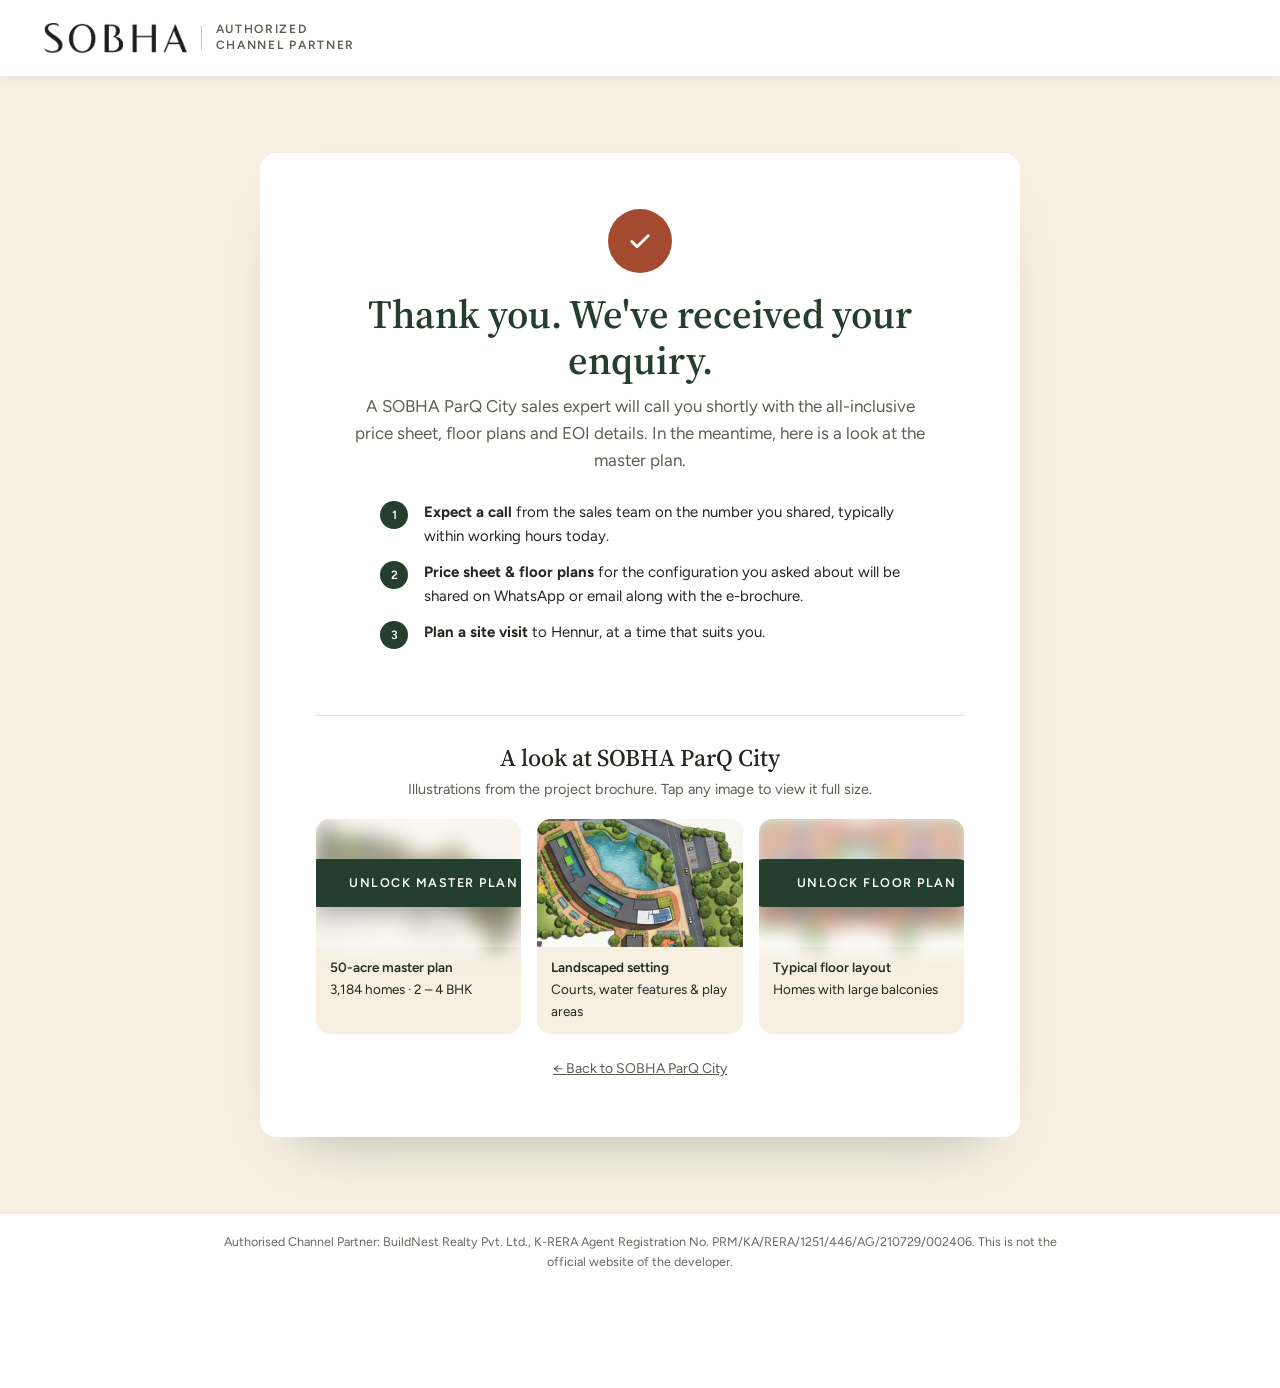
==== thank-you.html @ 21ecde26 "Add files via upload" ====
<!DOCTYPE html>
<html lang="en-IN">
<head>
<meta charset="utf-8">
<meta name="viewport" content="width=device-width, initial-scale=1, viewport-fit=cover">
<title>Thank You | SOBHA ParQ City</title>
<meta name="robots" content="noindex, nofollow">
<meta name="description" content="Thanks for your enquiry about SOBHA ParQ City, Bengaluru. The sales team will call you shortly with the price sheet and floor plans.">
<link rel="icon" type="image/svg+xml" href="assets/img/icon.svg">
<link rel="preconnect" href="https://fonts.googleapis.com">
<link rel="preconnect" href="https://fonts.gstatic.com" crossorigin>
<link href="https://fonts.googleapis.com/css2?family=Figtree:wght@300;400;500;600;700&family=Source+Serif+4:ital,opsz,wght@0,8..60,400;0,8..60,500;0,8..60,600;1,8..60,400;1,8..60,500&display=swap" rel="stylesheet">
<link rel="stylesheet" href="assets/css/styles.css">
<script src="assets/js/config.js"></script>
<script>
  window.dataLayer = window.dataLayer || [];
  // Fire the conversion event only once per real enquiry: the form leaves a one-time lead_id in this tab.
  // A refresh, a bookmark or a direct visit gets "thank_you_revisit" instead, so it can't count as a second lead.
  (function () {
    var id = null;
    try { id = sessionStorage.getItem("psw_ty"); sessionStorage.removeItem("psw_ty"); } catch (e) {}
    window.dataLayer.push(id
      ? { event: "lead_thank_you", project: "SOBHA ParQ City", lead_id: id }
      : { event: "thank_you_revisit", project: "SOBHA ParQ City" });
  })();
  (function (id) {
    if (!id) return;
    (function(w,d,s,l,i){w[l]=w[l]||[];w[l].push({'gtm.start':new Date().getTime(),event:'gtm.js'});var f=d.getElementsByTagName(s)[0],j=d.createElement(s),dl=l!='dataLayer'?'&l='+l:'';j.async=true;j.src='https://www.googletagmanager.com/gtm.js?id='+i+dl;f.parentNode.insertBefore(j,f);})(window,document,'script','dataLayer',id);
  })(window.SH_CONFIG && window.SH_CONFIG.gtmId);
</script>
</head>
<body>
<svg class="sprite" width="0" height="0" aria-hidden="true" focusable="false">
  <symbol id="i-phone" viewBox="0 0 24 24"><path fill="currentColor" d="M6.6 10.8a15.1 15.1 0 0 0 6.6 6.6l2.2-2.2c.3-.3.7-.4 1-.2 1.1.4 2.3.6 3.6.6.6 0 1 .4 1 1V20c0 .6-.4 1-1 1A17 17 0 0 1 3 4c0-.6.4-1 1-1h3.5c.6 0 1 .4 1 1 0 1.3.2 2.5.6 3.6.1.3 0 .7-.2 1z"/></symbol>
  <symbol id="i-wa" viewBox="0 0 24 24"><path fill="currentColor" d="M12 2a10 10 0 0 0-8.6 15.1L2 22l5-1.3A10 10 0 1 0 12 2zm0 18.2c-1.6 0-3.1-.4-4.4-1.2l-.3-.2-3 .8.8-2.9-.2-.3A8.2 8.2 0 1 1 12 20.2zm4.5-6.1c-.2-.1-1.5-.7-1.7-.8-.2-.1-.4-.1-.6.1l-.8 1c-.1.2-.3.2-.5.1a6.7 6.7 0 0 1-3.3-2.9c-.3-.4.2-.4.7-1.4.1-.2 0-.3 0-.5l-.8-1.8c-.2-.5-.4-.4-.6-.4h-.5c-.2 0-.5.1-.7.3-.2.3-.9.9-.9 2.2s.9 2.5 1 2.7c.1.2 1.8 2.8 4.4 3.9 1.6.7 2.3.8 3.1.6.5-.1 1.5-.6 1.7-1.2.2-.6.2-1.1.2-1.2-.1-.1-.3-.2-.5-.3z"/></symbol>
  <symbol id="i-close" viewBox="0 0 24 24"><path d="M6 6l12 12M18 6L6 18" stroke="currentColor" stroke-width="1.8" stroke-linecap="round"/></symbol>
</svg>

<header class="site-header" id="top">
  <div class="wrap header-inner">
    <a class="brand brand-lockup" href="index.html" aria-label="Sobha, authorised channel partner, back to the SOBHA ParQ City page">
      <img class="brand-logo" src="assets/img/sobha-logo.png" width="1356" height="285" alt="Sobha">
      <span class="brand-sep" aria-hidden="true"></span>
      <span class="brand-cp">Authorized<br>Channel Partner</span>
    </a>
  </div>
</header>

<main class="ty">
  <div class="wrap">
    <section class="ty-card" aria-labelledby="ty-title">
      <div class="ty-tick" aria-hidden="true"><svg viewBox="0 0 24 24" width="28" height="28"><path fill="none" stroke="currentColor" stroke-width="2.4" stroke-linecap="round" stroke-linejoin="round" d="M5 12.5l4.5 4.5L19 7.5"/></svg></div>
      <h1 id="ty-title" class="display">Thank you. We've received your enquiry.</h1>
      <p class="ty-lede">A SOBHA ParQ City sales expert will call you shortly with the all-inclusive price sheet, floor plans and EOI details. In the meantime, here is a look at the master plan.</p>
      <ol class="ty-steps">
        <li><span class="no">1</span><span><strong>Expect a call</strong> from the sales team on the number you shared, typically within working hours today.</span></li>
        <li><span class="no">2</span><span><strong>Price sheet &amp; floor plans</strong> for the configuration you asked about will be shared on WhatsApp or email along with the e-brochure.</span></li>
        <li><span class="no">3</span><span><strong>Plan a site visit</strong> to Hennur, at a time that suits you.</span></li>
      </ol>
      <div class="ty-actions">
        <a class="btn js-phone" href="#" hidden><svg aria-hidden="true" width="16" height="16"><use href="#i-phone"/></svg>&nbsp;Call Sales Now</a>
        <a class="btn-outline js-whatsapp" href="#" target="_blank" rel="noopener" hidden><svg aria-hidden="true" width="16" height="16"><use href="#i-wa"/></svg>&nbsp;Chat on WhatsApp</a>
      </div>

      <div class="ty-plans">
        <h2>A look at SOBHA ParQ City</h2>
        <p>Illustrations from the project brochure. Tap any image to view it full size.</p>
        <div class="ty-grid">
          <figure><button class="js-plan is-locked" type="button" data-cta="plan_master" data-full="assets/img/master-plan.webp" data-caption="Master plan illustration · Not to scale" aria-label="Unlock Master Plan, opens the enquiry form"><img src="assets/img/master-plan-900.webp" width="900" height="557" alt="Master plan illustration" loading="lazy" decoding="async"><span class="fp-lock"><svg aria-hidden="true" width="20" height="20"><use href="#i-lock"/></svg>Unlock Master Plan</span></button><figcaption><strong>50-acre master plan</strong>3,184 homes · 2 – 4 BHK</figcaption></figure>
          <figure><button class="js-lightbox" type="button" data-full="assets/img/am-water.webp" data-caption="Water feature · Detail from the master plan illustration"><img src="assets/img/am-water.webp" width="1200" height="909" alt="Water feature, detail from the master plan" loading="lazy" decoding="async"></button><figcaption><strong>Landscaped setting</strong>Courts, water features &amp; play areas</figcaption></figure>
          <figure><button class="js-plan is-locked" type="button" data-cta="plan_layout" data-full="assets/img/layout-3.webp" data-caption="Typical floor layout · Illustrative, not to scale" aria-label="Unlock Floor Plan, opens the enquiry form"><img src="assets/img/layout-3-900.webp" width="900" height="536" alt="Typical floor layout, illustrative" loading="lazy" decoding="async"><span class="fp-lock"><svg aria-hidden="true" width="20" height="20"><use href="#i-lock"/></svg>Unlock Floor Plan</span></button><figcaption><strong>Typical floor layout</strong>Homes with large balconies</figcaption></figure>
        </div>
      </div>
      <a class="ty-back" href="index.html">← Back to SOBHA ParQ City</a>
    </section>
  </div>
</main>
<p class="ty-cp" style="max-width:900px;margin:0 auto;padding:18px max(16px,env(safe-area-inset-right,0px)) 28px max(16px,env(safe-area-inset-left,0px));font-size:12.5px;line-height:1.6;color:#6b665f;text-align:center">Authorised Channel Partner: BuildNest Realty Pvt. Ltd., K-RERA Agent Registration No. PRM/KA/RERA/1251/446/AG/210729/002406. This is not the official website of the developer.</p>

<dialog class="lightbox" id="lightbox" aria-label="Image viewer">
  <button class="modal-close" type="button" aria-label="Close" data-close><svg aria-hidden="true" width="18" height="18"><use href="#i-close"/></svg></button>
  <button class="lb-nav lb-prev" type="button" aria-label="Previous image">&#8249;</button>
  <figure><img src="" alt=""><figcaption></figcaption></figure>
  <button class="lb-nav lb-next" type="button" aria-label="Next image">&#8250;</button>
</dialog>

<script>
(function () {
  var CFG = window.SH_CONFIG || {};
  if (CFG.phoneE164) document.querySelectorAll(".js-phone").forEach(function (a) { a.href = "tel:" + CFG.phoneE164; a.hidden = false; });
  if (CFG.phoneDisplay) document.querySelectorAll(".js-phone-text").forEach(function (s) { s.textContent = String(CFG.phoneDisplay).replace(/ /g, " "); });
  if (CFG.whatsappNumber) {
    var href = "https://wa.me/" + String(CFG.whatsappNumber).replace(/\D/g, "") + "?text=" + encodeURIComponent(CFG.whatsappMessage || "");
    document.querySelectorAll(".js-whatsapp").forEach(function (a) { a.href = href; a.hidden = false; });
  }
  var lb = document.getElementById("lightbox"), img = lb.querySelector("img"), cap = lb.querySelector("figcaption");
  var items = Array.prototype.slice.call(document.querySelectorAll(".js-lightbox")), i = 0;
  function show(n) { i = (n + items.length) % items.length; img.src = items[i].getAttribute("data-full"); cap.textContent = img.alt = items[i].getAttribute("data-caption") || ""; }
  items.forEach(function (el, n) { el.addEventListener("click", function () { show(n); if (lb.showModal) lb.showModal(); else window.open(el.getAttribute("data-full"), "_blank"); }); });
  lb.querySelector(".lb-prev").addEventListener("click", function () { show(i - 1); });
  lb.querySelector(".lb-next").addEventListener("click", function () { show(i + 1); });
  lb.addEventListener("click", function (e) { if (e.target === lb || e.target.closest("[data-close]")) lb.close(); });
  lb.addEventListener("keydown", function (e) { if (e.key === "ArrowRight") show(i + 1); if (e.key === "ArrowLeft") show(i - 1); });
})();
</script>
</body>
</html>
---- assets/css/styles.css ----
/* Sobha Hennur (Hennur, Bengaluru) — landing page styles, on the Niwa & Neo template. Brand block at the end applies the brochure palette.
   Earlier template notes:
   Brand block at the end of this file applies the brochure palette (forest green + gold).
   Accent changed from terracotta to Prestige bronze-gold. Original template notes: */
/* Assetz Niwa & Neo — landing page styles.
   Format, fonts and colours follow the Sobha Sanctuary (dubai-sales-team.com) template:
   serif display headings (Chronicle Display → Source Serif 4), grotesque body (Ringside → Figtree),
   text #212529, grey #999, beige accent #c7a386, navy badge #064a69, dark pill buttons #222, #f9f9f9 bands. */
:root {
  --ink: #212529;
  --grey: #999999;
  --grey-2: #555960;
  --beige: #9a7440;            /* Prestige bronze-gold accent */
  --beige-soft: rgba(154, 116, 64, .30);
  --beige-faint: rgba(154, 116, 64, .16);
  --navy: #1f3a33;
  --dark: #222222;
  --band: #f9f9f9;
  --band-2: #f8f7f7;
  --white: #ffffff;
  --line: #e6e6e6;
  --serif: "Source Serif 4", "Chronicle Display", Georgia, "Times New Roman", serif;
  --sans: "Figtree", "Ringside", system-ui, -apple-system, "Segoe UI", sans-serif;
  --wrap: 1296px;
  --gutter: clamp(16px, 4vw, 44px);
  --header-h: 76px;
  --radius: 14px;
  --pill: 50px;
  color-scheme: light;
}
*, *::before, *::after { box-sizing: border-box; }
[hidden] { display: none !important; }
html { scroll-behavior: smooth; scroll-padding-top: calc(var(--header-h) + 12px); -webkit-text-size-adjust: 100%; font-synthesis-weight: none; }
body { margin: 0; font-family: var(--sans); font-weight: 400; font-size: 16px; line-height: 1.6; color: var(--ink); background: var(--white); overflow-x: hidden; }
img { max-width: 100%; height: auto; display: block; }
a { color: inherit; }
button { font: inherit; color: inherit; cursor: pointer; }
h1, h2, h3 { margin: 0; font-weight: 500; line-height: 1.15; }
p { margin: 0 0 1em; }
.sprite { position: absolute; width: 0; height: 0; overflow: hidden; }
.sr-only { position: absolute; width: 1px; height: 1px; overflow: hidden; clip: rect(0 0 0 0); }
.skip { position: absolute; left: -999px; top: 8px; background: var(--white); padding: 8px 14px; z-index: 100; }
.skip:focus { left: 8px; }
a:focus-visible, button:focus-visible, [tabindex]:focus-visible { outline: 2px solid var(--beige); outline-offset: 3px; }
.wrap { width: 100%; max-width: var(--wrap); margin: 0 auto; padding: 0 var(--gutter); }
.center { text-align: center; }
.section { padding: clamp(48px, 6vw, 80px) 0; }
.display { font-family: var(--serif); font-weight: 600; font-size: clamp(32px, 3.4vw, 40px); line-height: 1.15; color: var(--ink); margin-bottom: clamp(26px, 3.5vw, 40px); }
.fineprint { font-size: 12.5px; color: var(--grey); margin-top: 18px; line-height: 1.6; }

/* ---------- buttons (Sobha: dark pill, 12px, letter-spaced caps; outline pill 14px) ---------- */
.btn { white-space: nowrap; display: inline-flex; align-items: center; justify-content: center; gap: 8px; min-height: 42px; padding: 0 22px; border: 1px solid var(--dark); border-radius: var(--pill); background: var(--dark); color: #fff; font-size: 12px; font-weight: 500; letter-spacing: 1px; text-transform: uppercase; text-decoration: none; transition: background-color .2s, transform .2s, box-shadow .2s; }
.btn:hover { background: #000; transform: translateY(-1px); box-shadow: 0 10px 20px -12px rgba(0,0,0,.5); }
.btn[disabled] { opacity: .65; cursor: progress; }
.btn-outline { display: inline-flex; align-items: center; justify-content: center; min-height: 46px; padding: 0 26px; border: 1px solid #000; border-radius: var(--pill); background: transparent; color: #000; font-size: 14px; font-weight: 400; letter-spacing: 1px; text-transform: uppercase; transition: background-color .2s, color .2s; }
.btn-outline:hover { background: var(--dark); color: #fff; border-color: var(--dark); }

/* ---------- header (white, logo left, phone pill right) ---------- */
.site-header { position: sticky; top: 0; z-index: 40; background: var(--white); box-shadow: 0 2px 12px rgba(0,0,0,.06); }
.header-inner { height: var(--header-h); display: flex; align-items: center; justify-content: space-between; gap: 16px; }
.brand { display: inline-flex; align-items: center; min-height: 44px; }
.brand img { height: 38px; width: auto; max-width: none; }
.phone-pill { display: inline-flex; align-items: center; gap: 10px; min-height: 44px; padding: 0 18px; border: 1px solid var(--ink); border-radius: var(--pill); font-size: 16px; font-weight: 500; text-decoration: none; letter-spacing: .01em; transition: background-color .2s, color .2s; }
.phone-pill:hover { background: var(--dark); color: #fff; border-color: var(--dark); }
.flag { display: inline-flex; flex-direction: column; width: 22px; height: 15px; border-radius: 2px; overflow: hidden; box-shadow: 0 0 0 1px rgba(0,0,0,.08); }
.flag i { flex: 1; display: block; }
.flag i:nth-child(1) { background: #ff9933; } .flag i:nth-child(2) { background: #fff; } .flag i:nth-child(3) { background: #138808; }
@media (max-width: 480px) { .brand img { height: 30px; } .phone-pill { font-size: 14px; padding: 0 12px; } }

/* ---------- banner ---------- */
.banner { background: var(--dark); }
.banner > img { width: 100%; height: clamp(260px, 56vw, 720px); object-fit: cover; object-position: 50% 42%; }

/* ---------- intro + key facts ---------- */
.intro-band { background: var(--white); padding: clamp(32px, 4.5vw, 56px) 0 clamp(28px, 4vw, 48px); border-bottom: 1px solid var(--line); }
.intro-top { display: grid; gap: 22px; align-items: center; justify-items: center; text-align: center; }
.intro-logo img { width: 190px; height: auto; }
.intro-text h1 { font-family: var(--sans); font-weight: 500; font-size: clamp(22px, 2.2vw, 26px); line-height: 1.3; color: var(--ink); }
.intro-text h1 em { font-family: var(--serif); font-style: italic; font-weight: 300; font-size: 1.08em; color: var(--ink); }
.intro-price { margin: 12px 0 0; font-size: clamp(15px, 1.4vw, 18px); font-weight: 500; color: var(--beige); }
.intro-price i { font-style: normal; margin: 0 8px; color: #dccaa8; }
@media (min-width: 900px) {
  .intro-top { grid-template-columns: auto auto 1fr; gap: 0; text-align: left; justify-items: stretch; }
  .intro-top::before { content: ""; grid-column: 2; grid-row: 1; width: 1px; height: 110px; background: var(--line); margin: 0 48px; }
  .intro-logo { grid-column: 1; grid-row: 1; justify-self: center; }
  .intro-text { grid-column: 3; grid-row: 1; }
}
.kf-grid { list-style: none; margin: clamp(28px, 4vw, 44px) 0 0; padding: 0; display: grid; grid-template-columns: repeat(2, minmax(0, 1fr)); gap: 22px 16px; }
.kf-grid li { display: flex; align-items: center; gap: 12px; min-width: 0; }
.kf-grid svg { flex: 0 0 auto; width: 36px; height: 36px; color: var(--grey-2); }
.kf-grid strong { display: block; font-weight: 500; font-size: 16px; line-height: 1.25; color: var(--beige); }
.kf-grid span { display: block; margin-top: 2px; font-size: 13.5px; color: var(--ink); }
@media (min-width: 900px) {
  .kf-grid { grid-template-columns: repeat(4, 1fr); gap: 26px 28px; }
  .kf-grid svg { width: 44px; height: 44px; }
  .kf-grid strong { font-size: 20px; }
  .kf-grid span { font-size: 15px; }
}

/* ---------- highlights (beige gradient pills, radius 28px) ---------- */
.highlights { background: var(--band); }
.hl-grid { list-style: none; margin: 0; padding: 0; display: grid; grid-template-columns: 1fr; gap: 16px; }
.hl-grid li { display: flex; align-items: center; gap: 18px; min-height: 90px; padding: 18px 24px; border-radius: 28px; background: linear-gradient(90deg, var(--beige-soft) 0%, var(--beige-faint) 41%, rgba(185,104,78,0) 100%); }
.hl-grid svg { flex: 0 0 auto; width: 50px; height: 50px; color: var(--beige); }
.hl-grid p { margin: 0; font-size: 16px; line-height: 1.35; color: var(--ink); }
.hl-grid strong { font-weight: 600; }
.hl-grid em { font-family: var(--serif); font-style: italic; font-weight: 400; font-size: 1.04em; }
@media (min-width: 700px) { .hl-grid { grid-template-columns: repeat(2, 1fr); gap: 20px 24px; } }
@media (min-width: 1100px) { .hl-grid { grid-template-columns: repeat(3, 1fr); gap: 22px 32px; } }

/* ---------- unit cards ---------- */
.units { background: var(--white); }
.unit-grid { display: grid; grid-template-columns: 1fr; gap: 24px; }
.unit-card { background: var(--band); border-radius: var(--radius); overflow: hidden; display: flex; flex-direction: column; }
.unit-media { position: relative; aspect-ratio: 4 / 3; background: var(--dark); }
.unit-media img { width: 100%; height: 100%; object-fit: cover; }
.unit-media::after { content: ""; position: absolute; inset: 0; background: linear-gradient(0deg, rgba(0,0,0,.72) 0%, rgba(0,0,0,.1) 55%, transparent 100%); }
.unit-badge { position: absolute; top: 14px; right: 14px; z-index: 1; background: var(--navy); color: #fff; font-size: 12px; font-weight: 500; letter-spacing: .04em; text-transform: uppercase; padding: 7px 14px; border-radius: var(--pill); }
.unit-title { position: absolute; left: 0; right: 0; bottom: 0; z-index: 1; padding: 16px 18px; color: #fff; }
.unit-title h3 { font-family: var(--serif); font-weight: 600; font-size: 20px; letter-spacing: .02em; text-transform: uppercase; }
.unit-title p { margin: 4px 0 0; font-size: 15px; font-weight: 500; }
.unit-facts { list-style: none; margin: 0; padding: 18px 18px 8px; display: grid; gap: 12px; }
.unit-facts li { display: flex; align-items: center; gap: 10px; font-size: 15px; color: var(--ink); }
.unit-facts svg { flex: 0 0 auto; color: var(--ink); }
.unit-card .btn { margin: 10px 18px 20px; align-self: flex-start; }
@media (min-width: 700px) { .unit-grid { grid-template-columns: repeat(2, 1fr); } }
@media (min-width: 1000px) { .unit-grid { grid-template-columns: repeat(3, 1fr); } }

/* ---------- gallery (3 x 2 rounded grid) ---------- */
.gallery-sec { background: var(--band); }
.g-grid { display: grid; grid-template-columns: 1fr; gap: 20px; }
.g-grid button { display: block; width: 100%; padding: 0; border: 0; border-radius: var(--radius); overflow: hidden; background: var(--dark); cursor: zoom-in; }
.g-grid img { width: 100%; aspect-ratio: 4 / 3; object-fit: cover; transition: transform .7s ease; }
.g-grid button:hover img { transform: scale(1.04); }
@media (min-width: 700px) { .g-grid { grid-template-columns: repeat(2, 1fr); } }
@media (min-width: 1000px) { .g-grid { grid-template-columns: repeat(3, 1fr); gap: 24px; } }

/* ---------- amenities (tab pills left, image right) ---------- */
.amenities { background: var(--white); }
.am-split { display: grid; gap: 28px; align-items: start; }
.am-tabs { list-style: none; margin: 0; padding: 0; display: grid; gap: 16px; }
.am-tab { display: flex; align-items: center; gap: 14px; width: 100%; min-height: 72px; padding: 0 22px; border: 1px solid var(--line); border-radius: var(--pill); background: var(--white); text-align: left; font-size: 16px; font-weight: 500; color: var(--ink); box-shadow: 0 6px 16px -12px rgba(0,0,0,.25); transition: background .25s, border-color .25s; }
.am-tab:hover { border-color: var(--beige); }
.am-tab.is-active { border-color: transparent; background: linear-gradient(90deg, var(--beige-soft) 0%, var(--beige-faint) 50%, rgba(185,104,78,0) 100%), var(--white); }
.am-ic { flex: 0 0 auto; width: 40px; height: 40px; display: grid; place-items: center; color: var(--beige); }
.am-panels { position: relative; }
.am-panel { margin: 0; }
.am-panel img { width: 100%; aspect-ratio: 4 / 3; object-fit: cover; border-radius: var(--radius); }
.am-panel figcaption { margin-top: 12px; font-size: 14.5px; color: var(--grey-2); }
@media (min-width: 900px) { .am-split { grid-template-columns: 1fr 1.25fr; gap: 40px; } .am-panel img { aspect-ratio: 4 / 3.2; } }

/* ---------- floor plans & price list ---------- */
.pricing { background: var(--band); }
.fp-grid { display: grid; grid-template-columns: 1fr; gap: 32px; }
.fp-card { min-width: 0; display: flex; flex-direction: column; }
.fp-img { position: relative; display: block; width: 100%; aspect-ratio: 16 / 9.5; padding: 0; border: 0; border-radius: var(--radius); background: #f5ece8; overflow: hidden; cursor: pointer; }
.fp-img img { width: 100%; height: 100%; object-fit: cover; object-position: 50% 40%; filter: blur(5px); opacity: .85; transform: scale(1.1); transition: filter .4s; }
.fp-img:hover img { filter: blur(3px); }
.fp-pill { position: absolute; left: 50%; top: 50%; transform: translate(-50%, -50%); background: var(--beige); color: #fff; padding: 12px 26px; border-radius: var(--pill); font-size: 14px; font-weight: 400; letter-spacing: .14em; text-transform: uppercase; white-space: nowrap; }
.fp-info { margin: 22px 0 18px; padding: 0 4px; }
.fp-info div { margin-bottom: 12px; }
.fp-info dt { font-size: 14px; letter-spacing: .04em; text-transform: uppercase; color: var(--ink); }
.fp-info dd { margin: 3px 0 0; font-size: 15px; font-weight: 600; letter-spacing: .02em; text-transform: uppercase; color: var(--ink); }
.fp-card .btn-outline { margin-top: auto; width: 100%; }
@media (min-width: 700px) { .fp-grid { grid-template-columns: repeat(2, 1fr); gap: 36px 28px; } }
@media (min-width: 1000px) { .fp-grid { grid-template-columns: repeat(3, 1fr); gap: 32px; } }

/* ---------- about developer ---------- */
.about { background: var(--white); }
.about-grid { display: grid; gap: 28px; align-items: center; }
.about-logo img { width: 220px; height: auto; }
.about-logo p { margin: 16px 0 0; font-size: 14px; color: var(--grey-2); }
.about-logo strong { color: var(--ink); font-weight: 600; }
.about-text p { font-size: 16px; color: var(--grey-2); line-height: 1.7; }
.about-text p:last-child { margin-bottom: 0; }
@media (min-width: 900px) { .about-grid { grid-template-columns: 280px 1fr; gap: 56px; } }

/* ---------- enquiry section ---------- */
.contact { background: var(--white); border-top: 1px solid var(--line); }
.contact-grid { display: grid; gap: 32px; }
.eyebrow { margin: 0 0 6px; font-size: 16px; letter-spacing: .14em; text-transform: uppercase; color: var(--grey-2); }
.contact .display { margin-bottom: 14px; }
.contact-sub { color: var(--grey-2); max-width: 44ch; }
.form-label { margin: 0 0 20px; padding-bottom: 10px; font-size: 14px; font-weight: 600; letter-spacing: .08em; text-transform: uppercase; color: var(--ink); border-bottom: 1px solid var(--line); position: relative; }
.form-label::after { content: ""; position: absolute; left: 0; bottom: -1px; width: 110px; height: 2px; background: var(--beige); }
@media (min-width: 900px) { .contact-grid { grid-template-columns: 1fr 1.1fr; gap: 64px; align-items: start; } }

/* ---------- footer ---------- */
.site-footer { background: var(--band-2); color: var(--grey-2); padding: 28px 0 calc(96px + env(safe-area-inset-bottom)); font-size: 13px; border-top: 1px solid var(--line); }
.foot-grid { display: grid; gap: 18px; align-items: start; }
.foot-mark { width: 84px; height: auto; }
.foot-partner { margin: 0 0 8px; font-size: 13.5px; color: var(--ink); }
.disclaimer { margin: 0; font-size: 12.5px; line-height: 1.6; color: var(--grey-2); }
.disclaimer strong { color: var(--ink); font-weight: 600; }
.disclaimer a { color: var(--ink); }
.foot-links { display: flex; gap: 14px; font-size: 13.5px; }
.foot-links a { color: var(--ink); text-decoration: none; }
.foot-links a:hover { text-decoration: underline; }
@media (min-width: 900px) { .foot-grid { grid-template-columns: 100px 1fr auto; gap: 24px; } .site-footer { padding-bottom: 28px; } }

/* ---------- side tab, WhatsApp float, sticky bar ---------- */
.side-tab { display: none; position: fixed; right: 0; top: 40%; z-index: 44; width: 48px; height: 160px; padding: 0; border: 0; border-radius: 10px 0 0 10px; background: var(--dark); color: #fff; transition: background-color .2s; }
.side-tab span { display: block; transform: rotate(-90deg); white-space: nowrap; font-size: 12px; font-weight: 500; letter-spacing: 2px; text-transform: uppercase; }
.side-tab:hover { background: #000; }
@media (min-width: 900px) { .side-tab { display: grid; place-items: center; } }
.wa-float { position: fixed; left: 20px; bottom: 92px; z-index: 44; width: 52px; height: 52px; border-radius: 50%; display: grid; place-items: center; background: #25d366; color: #fff; box-shadow: 0 10px 24px -8px rgba(0,0,0,.5); }
@media (min-width: 900px) { .wa-float { bottom: 28px; left: 24px; } }
.action-bar { position: fixed; z-index: 45; left: 0; right: 0; bottom: 0; display: flex; gap: 8px; padding: 10px 12px calc(10px + env(safe-area-inset-bottom)); background: rgba(34,34,34,.97); transform: translateY(110%); transition: transform .25s ease; }
.action-bar.is-visible { transform: none; }
.action-bar > * { flex: 1 1 0; min-height: 46px; display: inline-flex; align-items: center; justify-content: center; gap: 6px; border-radius: var(--pill); font-weight: 500; font-size: 13px; letter-spacing: 1px; text-transform: uppercase; text-decoration: none; }
.action-bar a { color: #fff; border: 1px solid rgba(255,255,255,.4); }
.action-bar .mb-wa { color: #fff; background: #25d366; border-color: #25d366; }
.action-bar button { flex-grow: 1.4; border: 0; background: #fff; color: var(--dark); }
@media (min-width: 900px) { .action-bar { display: none; } }

/* ---------- forms (Sobha: light bordered fields, placeholder labels, outline Submit pill) ---------- */
.form-title { font-family: var(--serif); font-weight: 600; font-size: 28px; line-height: 1.15; margin-bottom: 6px; }
.form-lede { font-size: 14px; color: var(--grey-2); margin-bottom: 18px; }
.lead-form { display: grid; gap: 14px; }
.field { margin: 0; padding: 0; border: 0; min-width: 0; }
.field legend { display: block; font-size: 13px; font-weight: 500; margin-bottom: 8px; color: var(--ink); padding: 0; }
.opt { font-weight: 400; color: var(--grey); }
.lead-form input[type=text], .lead-form input[type=tel], .lead-form input[type=email], .lead-form select { width: 100%; height: 52px; padding: 0 16px; border: 1px solid #d9d9d9; border-radius: 6px; background: #fff; font: inherit; font-size: 15px; color: var(--ink); }
.lead-form input::placeholder { color: #8a8a8a; }
.lead-form input:focus, .lead-form select:focus { outline: none; border-color: var(--beige); box-shadow: 0 0 0 3px rgba(185,104,78,.25); }
.lead-form input[aria-invalid="true"] { border-color: #b3261e; }
.phone-row { display: grid; grid-template-columns: 92px 1fr; gap: 8px; }
.phone-row select { padding: 0 10px; }
.chips { display: flex; flex-wrap: wrap; gap: 8px; }
.chips legend { width: 100%; }
.chips label { position: relative; margin: 0; }
.chips input { position: absolute; opacity: 0; inset: 0; margin: 0; cursor: pointer; }
.chips label span { display: inline-flex; align-items: center; min-height: 42px; padding: 0 16px; border: 1px solid #d9d9d9; border-radius: var(--pill); font-size: 13.5px; background: #fff; transition: background-color .15s, border-color .15s, color .15s; }
.chips label input:checked + span { background: var(--dark); color: #fff; border-color: var(--dark); }
.chips input:focus-visible + span { outline: 2px solid var(--beige); outline-offset: 2px; }
.consent { display: grid; grid-template-columns: 20px 1fr; gap: 10px; align-items: center; font-size: 12.5px; color: var(--grey-2); line-height: 1.5; min-height: 44px; }
.consent input { width: 18px; height: 18px; margin: 0; accent-color: var(--dark); }
.err { margin: 4px 0 0; font-size: 12.5px; color: #b3261e; }
.err:empty { display: none; }
.form-status { margin: 0; font-size: 13.5px; }
.form-status:empty { display: none; }
.form-status.is-error { color: #8c1d18; background: #fbeceb; padding: 10px 12px; border-radius: 6px; }
.form-status a { font-weight: 600; }
.hp { position: absolute !important; left: -9999px; width: 1px; height: 1px; overflow: hidden; }
.btn-submit { justify-self: start; min-width: 140px; }
.form-success { text-align: left; padding: 6px 0; }
.form-success h4 { font-family: var(--serif); font-size: 24px; font-weight: 600; margin: 0 0 8px; }
.form-success p { font-size: 14px; color: var(--grey-2); }
.form-success .tick { width: 44px; height: 44px; border-radius: 50%; background: var(--beige); display: grid; place-items: center; margin-bottom: 14px; color: #fff; }
.form-success .btn-dark { display: inline-flex; align-items: center; min-height: 42px; padding: 0 22px; border-radius: var(--pill); background: var(--dark); color: #fff; border: 0; font-size: 12px; letter-spacing: 1px; text-transform: uppercase; }

/* ---------- modal + lightbox ---------- */
dialog { border: 0; padding: 0; }
dialog::backdrop { background: rgba(0, 0, 0, .7); }
.modal { width: min(480px, calc(100% - 24px)); max-height: calc(100svh - 24px); border-radius: 14px; background: var(--white); color: var(--ink); overflow: auto; box-shadow: 0 40px 100px -30px rgba(0,0,0,.6); }
.modal[open] { animation: pop .3s ease; }
@keyframes pop { from { opacity: 0; transform: translateY(12px) scale(.98); } to { opacity: 1; transform: none; } }
.modal-inner { padding: 30px 26px 24px; }
.modal-logo { width: 120px; height: auto; margin: 0 auto 18px; }
.modal-inner .form-title, .modal-inner .form-lede { text-align: center; }
.assure { display: flex; align-items: center; justify-content: center; gap: 6px; margin: 14px 0 0; font-size: 12px; color: var(--grey); }
.modal .btn-submit { justify-self: stretch; width: 100%; background: var(--dark); color: #fff; border-color: var(--dark); font-size: 13px; }
.modal-close { position: absolute; top: 10px; right: 10px; width: 40px; height: 40px; border: 0; border-radius: 50%; background: rgba(0,0,0,.06); color: var(--ink); display: grid; place-items: center; z-index: 3; }
.modal-close:hover { background: rgba(0,0,0,.12); }
.lightbox { width: 100vw; height: 100svh; max-width: none; max-height: none; background: rgba(15, 15, 15, .96); color: #fff; }
.lightbox[open] { display: grid; place-items: center; }
.lightbox figure { margin: 0; max-width: min(1400px, 94vw); }
.lightbox img { max-height: 82svh; width: auto; margin: 0 auto; background: #fff; }
.lightbox figcaption { color: #cfc8c1; text-align: center; margin-top: 10px; font-size: 14px; }
.lightbox .modal-close { background: rgba(255,255,255,.12); color: #fff; }
.lb-nav { position: absolute; top: 50%; transform: translateY(-50%); width: 48px; height: 64px; background: rgba(255,255,255,.08); border: 0; color: #fff; font-size: 36px; }
.lb-prev { left: 8px; }
.lb-next { right: 8px; }
.noscript { position: fixed; bottom: 0; left: 0; right: 0; background: #f6e6df; padding: 12px; text-align: center; margin: 0; z-index: 99; }
section[id] { scroll-margin-top: calc(var(--header-h) + 8px); }
html:not(.ss-editing) [data-edit]:empty { display: none; }
.review-mode [data-review] { outline: 2px dashed #d97706; outline-offset: 4px; }
@media (prefers-reduced-motion: reduce) { html { scroll-behavior: auto; } *, *::before, *::after { transition: none !important; animation: none !important; } }
.unit-media { overflow: hidden; }
.unit-media img { position: absolute; inset: 0; }
.unit-media img[height="3845"] { object-position: 50% 70%; }
#am-relax img { object-position: 50% 78%; }
/* Section order: Highlights (grey) → Floor plans (white) → Gallery (grey) → Amenities (white) → Location */
.pricing { background: var(--white); }

/* ---------- location (assetzproperty.com/niwaandneo: category tabs + numbered map + landmark lists) ---------- */
.location { background: var(--band); color: var(--ink); }
.loc-intro { max-width: 760px; margin: -8px auto 30px; text-align: center; color: var(--grey-2); font-size: 16px; }
.loc-tabs { list-style: none; margin: 0 0 28px; padding: 0; display: grid; grid-template-columns: repeat(3, 1fr); gap: 10px; }
.loc-tab { width: 100%; min-height: 64px; display: flex; flex-direction: column; align-items: center; justify-content: center; gap: 6px; padding: 10px 8px; border: 1px solid var(--line); border-radius: var(--radius); background: var(--white); font-size: 13px; font-weight: 500; color: var(--ink); transition: background .25s, border-color .25s, color .25s; }
.loc-tab svg { color: var(--beige); }
.loc-tab:hover { border-color: var(--beige); }
.loc-tab.is-active { background: var(--dark); border-color: var(--dark); color: #fff; }
.loc-tab.is-active svg { color: #fff; }
.loc-split { display: grid; gap: 24px; align-items: start; }
.loc-map { margin: 0; }
.loc-map button { display: block; width: 100%; padding: 0; border: 1px solid var(--line); border-radius: var(--radius); background: #fff; overflow: hidden; cursor: zoom-in; }
.loc-map img { width: 100%; height: auto; }
.loc-panels { background: var(--white); border: 1px solid var(--line); border-radius: var(--radius); padding: 24px 22px; }
.loc-panel h3 { font-family: var(--serif); font-weight: 600; font-size: 24px; margin-bottom: 14px; }
.loc-items { list-style: none; margin: 0; padding: 0; }
.loc-items li { display: grid; grid-template-columns: 32px 1fr auto; align-items: center; gap: 12px; padding: 12px 0; border-top: 1px solid var(--line); font-size: 15px; }
.loc-no { width: 28px; height: 28px; border-radius: 50%; background: var(--beige); color: #fff; font-size: 12px; font-weight: 600; display: grid; place-items: center; }
.loc-name { color: var(--ink); }
.loc-time { color: var(--grey-2); white-space: nowrap; font-size: 14px; }
.location .fineprint { margin-top: 22px; }
@media (min-width: 700px) { .loc-tabs { grid-template-columns: repeat(6, 1fr); } .loc-tab { flex-direction: row; gap: 10px; min-height: 56px; font-size: 14px; } }
@media (min-width: 900px) { .loc-split { grid-template-columns: 1.15fr 1fr; gap: 32px; } .loc-panels { padding: 30px 28px; } }

/* ---------- conversion popup ---------- */
.modal { width: min(880px, calc(100% - 24px)); border-radius: 16px; overflow: hidden auto; }
.modal-grid { display: grid; grid-template-columns: 1fr; }
.modal-offer { position: relative; min-height: 190px; background: var(--dark); color: #fff; overflow: hidden; }
.modal-photo { position: absolute; inset: 0; width: 100%; height: 100%; object-fit: cover; object-position: 50% 20%; }
.modal-offer-inner { position: relative; z-index: 1; height: 100%; display: flex; flex-direction: column; justify-content: flex-end; padding: 22px 22px 20px; background: linear-gradient(180deg, rgba(10,10,10,.25) 0%, rgba(10,10,10,.6) 45%, rgba(10,10,10,.92) 100%); }
.modal-offer .modal-logo { width: 96px; margin: 0 0 12px; }
.modal-eyebrow { margin: 0 0 6px; font-size: 11px; letter-spacing: .16em; text-transform: uppercase; color: var(--beige); }
.modal-offer h3 { font-family: var(--serif); font-weight: 600; font-size: 22px; line-height: 1.2; margin-bottom: 12px; }
.modal-perks, .modal-trust { list-style: none; margin: 0; padding: 0; }
.modal-perks { display: none; gap: 8px; }
.modal-perks li { display: flex; align-items: center; gap: 10px; font-size: 14px; color: #eee8e1; }
.modal-perks svg { flex: 0 0 auto; color: var(--beige); }
.modal-trust { display: flex; gap: 18px; margin-top: 16px; padding-top: 14px; border-top: 1px solid rgba(255,255,255,.2); }
.modal-trust li { font-size: 11px; line-height: 1.3; color: #d9d4ce; }
.modal-trust strong { display: block; font-size: 16px; font-weight: 600; color: #fff; }
.modal-inner { padding: 24px 22px 20px; }
.modal-tag { margin: 0 0 6px; font-size: 11.5px; font-weight: 600; letter-spacing: .14em; text-transform: uppercase; color: var(--beige); }
.modal-inner .form-title, .modal-inner .form-lede { text-align: left; }
.modal-inner .form-title { font-size: 26px; }
.modal .btn-submit { min-height: 52px; font-size: 13px; }
.modal .assure { justify-content: flex-start; text-align: left; }
.modal .lead-form { gap: 12px; }
@media (min-width: 860px) {
  .modal-grid { grid-template-columns: 400px 1fr; min-height: 560px; }
  .modal-offer { min-height: 0; }
  .modal-offer-inner { padding: 30px 28px 26px; }
  .modal-perks { display: grid; }
  .modal-offer h3 { font-size: 26px; }
  .modal-inner { padding: 34px 32px 26px; display: flex; flex-direction: column; justify-content: center; }
  .modal-close { background: rgba(0,0,0,.06); }
}

/* ---------- thank-you page ---------- */
.ty { background: var(--band); min-height: calc(100vh - var(--header-h)); display: grid; place-items: start center; padding: clamp(40px, 6vw, 80px) 0; }
.ty-card { background: var(--white); border-radius: 16px; box-shadow: 0 30px 60px -40px rgba(0,0,0,.35); max-width: 760px; width: 100%; padding: clamp(28px, 5vw, 56px); text-align: center; }
.ty-tick { width: 64px; height: 64px; border-radius: 50%; background: var(--beige); color: #fff; display: grid; place-items: center; margin: 0 auto 18px; }
.ty-card .display { margin-bottom: 10px; }
.ty-lede { font-size: 17px; color: var(--grey-2); max-width: 52ch; margin: 0 auto 26px; }
.ty-steps { list-style: none; margin: 0 auto 30px; padding: 0; display: grid; gap: 12px; text-align: left; max-width: 520px; }
.ty-steps li { display: grid; grid-template-columns: 32px 1fr; gap: 12px; align-items: start; font-size: 15px; color: var(--ink); }
.ty-steps .no { width: 28px; height: 28px; border-radius: 50%; background: var(--dark); color: #fff; font-size: 12px; font-weight: 600; display: grid; place-items: center; margin-top: 1px; }
.ty-actions { display: flex; flex-wrap: wrap; justify-content: center; gap: 12px; margin-bottom: 8px; }
.ty-actions .btn, .ty-actions .btn-outline { min-height: 48px; }
.ty-plans { margin-top: 36px; padding-top: 28px; border-top: 1px solid var(--line); text-align: left; }
.ty-plans h2 { font-family: var(--serif); font-weight: 600; font-size: 24px; margin-bottom: 6px; text-align: center; }
.ty-plans > p { text-align: center; color: var(--grey-2); font-size: 14.5px; margin-bottom: 18px; }
.ty-grid { display: grid; grid-template-columns: 1fr; gap: 16px; }
.ty-grid figure { margin: 0; background: var(--band); border-radius: var(--radius); overflow: hidden; }
.ty-grid button { display: block; width: 100%; padding: 0; border: 0; background: #fff; cursor: zoom-in; }
.ty-grid figcaption { padding: 10px 14px 12px; font-size: 13.5px; color: var(--ink); }
.ty-grid figcaption strong { display: block; font-weight: 600; }
.ty-back { display: inline-block; margin-top: 24px; font-size: 14px; color: var(--grey-2); }
@media (min-width: 700px) { .ty-grid { grid-template-columns: repeat(3, 1fr); } }

/* side tab: vertical text via writing-mode (robust), close buttons always clickable */
.side-tab { width: 46px; height: auto; padding: 22px 0; }
.side-tab span { transform: none; writing-mode: vertical-rl; transform: rotate(180deg); display: inline-block; line-height: 1; }
.modal-close, .modal-close * { pointer-events: auto; }
.modal-close svg { pointer-events: none; }

/* ---------- hero lead form ---------- */
.hero { position: relative; isolation: isolate; }
.hero > img { height: clamp(420px, 60vw, 760px); }
.hero-shade { position: absolute; inset: 0; z-index: 0; background: linear-gradient(90deg, rgba(10,10,10,.55) 0%, rgba(10,10,10,.25) 45%, rgba(10,10,10,.15) 100%), linear-gradient(0deg, rgba(10,10,10,.5), transparent 40%); }
.hero-grid { position: relative; z-index: 1; display: grid; gap: 22px; padding-top: 28px; padding-bottom: 28px; }
.hero-copy { color: #fff; text-align: center; }
.hero-eyebrow { margin: 0 0 10px; font-size: 11.5px; letter-spacing: .2em; text-transform: uppercase; color: var(--beige); }
.hero-mark { width: clamp(150px, 20vw, 240px); height: auto; margin: 0 auto 14px; filter: drop-shadow(0 6px 18px rgba(0,0,0,.45)); }
.hero-line { margin: 0 0 6px; font-size: 15px; color: #f1ece6; }
.hero-price { margin: 0; font-family: var(--serif); font-size: 20px; font-weight: 600; color: #fff; }
.hero-form { background: var(--white); border-radius: var(--radius); padding: 22px 20px 18px; box-shadow: 0 40px 80px -30px rgba(0,0,0,.6); max-width: 440px; width: 100%; margin: 0 auto; }
.hf-tag { margin: 0 0 6px; font-size: 11px; font-weight: 600; letter-spacing: .16em; text-transform: uppercase; color: var(--beige); }
.hero-form .form-title { font-size: 24px; }
.hero-form .form-lede { margin-bottom: 14px; }
.hero-form .lead-form { gap: 12px; }
.hero-form .btn-submit { justify-self: stretch; width: 100%; background: var(--dark); color: #fff; border-color: var(--dark); min-height: 50px; font-size: 13px; }
.hero-form .assure { justify-content: flex-start; margin-top: 12px; }
.hero-form .js-form-slot { min-height: 300px; }
@media (max-width: 899px) {
  .hero { background: var(--white); }
  .hero > img { position: absolute; inset: 0; width: 100%; height: 100%; }
  .hero-shade { background: linear-gradient(180deg, rgba(10,10,10,.35) 0%, rgba(10,10,10,.7) 100%); }
  .hero-grid { padding-top: 36px; padding-bottom: 36px; }
}
@media (min-width: 900px) {
  .hero > img { position: absolute; inset: 0; width: 100%; height: 100%; }
  .hero { min-height: clamp(560px, 62vw, 720px); display: flex; align-items: center; }
  .hero-grid { grid-template-columns: minmax(0, 1fr) 420px; align-items: center; gap: 48px; padding-top: 56px; padding-bottom: 56px; width: 100%; }
  .hero-copy { text-align: left; }
  .hero-mark { margin: 0 0 16px; }
  .hero-line { font-size: 17px; }
  .hero-price { font-size: 24px; }
  .hero-form { margin: 0 0 0 auto; padding: 26px 26px 20px; }
}
/* Hero legibility: stronger left-to-right gradient plus a soft scrim behind the copy */
.hero-shade { background: linear-gradient(90deg, rgba(8,8,8,.82) 0%, rgba(8,8,8,.62) 32%, rgba(8,8,8,.3) 60%, rgba(8,8,8,.15) 100%), linear-gradient(0deg, rgba(8,8,8,.55), transparent 45%); }
.hero-copy { text-shadow: 0 2px 14px rgba(0,0,0,.55); }
.hero-line { color: #fff; font-weight: 500; }
@media (max-width: 899px) { .hero-shade { background: linear-gradient(180deg, rgba(8,8,8,.6) 0%, rgba(8,8,8,.7) 40%, rgba(8,8,8,.8) 100%); } }
/* Thank-you page: centre the card in the viewport */
.ty { display: block; }
.ty > .wrap { display: flex; justify-content: center; }
.ty-card { margin: 0 auto; }

.foot-credits { margin-top: 10px; }

/* Why Bagalur */
.why-bagalur { background: var(--white); }
.why-grid h3 { margin: 0; font-size: 16px; font-weight: 400; line-height: 1.35; color: var(--ink); }
.why-grid h3 + p { margin: 4px 0 0; font-size: 14px; color: var(--grey-2); }
@media (min-width: 1100px) { .why-grid { grid-template-columns: repeat(2, 1fr); } }
.why-cta { text-align: center; margin: 30px 0 0; }
.intro-aka { margin: 6px 0 0; font-size: 14px; color: var(--grey-2); }
.intro-aka strong { color: var(--ink); font-weight: 600; }


/* ============ Prestige Springwood additions ============ */
/* text wordmark (until the official logo file is added) */
.wm { display: inline-flex; flex-direction: column; align-items: flex-start; line-height: 1; font-family: var(--serif); color: var(--dark); }
.wm small { font-family: var(--sans); font-size: 10px; font-weight: 600; letter-spacing: .34em; text-transform: uppercase; color: var(--beige); margin-bottom: 6px; }
.wm b { font-weight: 500; font-size: 26px; letter-spacing: .01em; }
.wm-head b { font-size: 26px; }
@media (max-width: 480px) { .wm-head b { font-size: 21px; } .wm-head small { font-size: 9px; letter-spacing: .26em; } }
.wm-hero { width: auto; filter: none; align-items: center; }
.wm-hero b { font-size: clamp(44px, 5vw, 72px); color: #fff; }
.wm-hero small { color: #e7d3ad; font-size: clamp(10px, .9vw, 13px); }
@media (min-width: 900px) { .wm-hero { align-items: flex-start; } }
.wm-intro { align-items: center; }
.wm-intro b { font-size: 40px; }
.wm-about b { font-size: 38px; }
.wm-about small { color: var(--grey-2); }
.wm-foot { width: auto; align-items: flex-start; }
.wm-foot b { font-size: 17px; color: var(--ink); }
.wm-modal { width: auto; margin: 0 0 14px; }
.wm-modal b { font-size: 30px; color: #fff; }
.wm-modal small { color: #e7d3ad; }
button.phone-pill { background: transparent; cursor: pointer; }

/* image placeholders while renders load */
.hero { background-color: #2b2b2b; }
.fp-img img, .g-grid img, .am-panel img, .modal-photo { background: linear-gradient(135deg, #ece6dc, #d9cfbf); }

/* location: address card in place of a map image */
.loc-card { margin: 0; border-radius: var(--radius); background: linear-gradient(150deg, #33302b 0%, #222222 70%); color: #fff; overflow: hidden; }
.loc-card-inner { padding: clamp(26px, 3.4vw, 44px); display: grid; gap: 14px; justify-items: start; }
.loc-card-tag { margin: 0; font-size: 11.5px; font-weight: 600; letter-spacing: .24em; text-transform: uppercase; color: #e7d3ad; }
.loc-card-addr { margin: 0; font-family: var(--serif); font-size: clamp(22px, 2.1vw, 30px); line-height: 1.3; }
.loc-card-landmark { margin: 0; font-size: 14.5px; color: #cfc9c0; max-width: 44ch; }
.loc-card .btn { background: #fff; color: var(--dark); border-color: #fff; margin-top: 6px; }
.loc-card .btn:hover { background: #e7d3ad; border-color: #e7d3ad; color: var(--dark); }

.am-rep { display: block; margin-top: 8px; font-size: 12.5px; font-style: italic; color: var(--grey); }

/* header lockup: official Prestige logo | Authorized Channel Partner */
.brand-lockup { display: inline-flex; align-items: center; gap: 14px; text-decoration: none; color: var(--ink); }
.brand-lockup .brand-logo { height: 52px; width: auto; max-width: none; }
.brand-sep { width: 1px; align-self: stretch; margin: 10px 0; background: #c9c4bb; }
.brand-cp { font-family: var(--sans); font-size: 12px; font-weight: 600; line-height: 1.3; letter-spacing: .14em; text-transform: uppercase; color: var(--grey-2); }
@media (max-width: 480px) {
  .brand-lockup { gap: 10px; }
  .brand-lockup .brand-logo { height: 42px; }
  .brand-cp { font-size: 10px; letter-spacing: .08em; }
}

/* hero: slow crossfade between three villa-community renders */
.hero > .hero-slide { position: absolute; inset: 0; width: 100%; height: 100%; object-fit: cover; object-position: 50% 60%; opacity: 0; animation: heroFade 18s infinite; z-index: -1; }
.hero > .hero-slide:nth-of-type(1) { animation-delay: -1s; }
.hero > .hero-slide:nth-of-type(2) { animation-delay: 5s; }
.hero > .hero-slide:nth-of-type(3) { animation-delay: 11s; }
@keyframes heroFade { 0% { opacity: 0; } 5% { opacity: 1; } 33% { opacity: 1; } 39% { opacity: 0; } 100% { opacity: 0; } }
.hero > .hero-slide:nth-of-type(1) { opacity: 1; }
@media (prefers-reduced-motion: reduce) { .hero > .hero-slide { animation: none; } .hero > .hero-slide:not(:nth-of-type(1)) { display: none; } }
.hero-rep { position: absolute; z-index: 1; right: 12px; bottom: 8px; margin: 0; font-size: 10.5px; letter-spacing: .04em; color: rgba(255,255,255,.75); text-shadow: 0 1px 4px rgba(0,0,0,.6); }

/* gallery: five images, the first one featured wide */
@media (min-width: 700px) { .g-grid > button:first-child { grid-column: span 2; } .g-grid > button:first-child img { aspect-ratio: auto; height: 100%; } }

/* official Prestige logo in hero, intro, about, footer and popup */
.hero-lockup { display: inline-flex; align-items: center; gap: 18px; margin-bottom: 16px; filter: drop-shadow(0 4px 14px rgba(0,0,0,.35)); }
.hero-lockup .hero-logo { height: clamp(64px, 6vw, 92px); width: auto; }
.hero-lockup .wm-hero { padding-left: 0; border-left: 0; }
.hero-lockup .wm-hero b { font-size: clamp(36px, 4vw, 60px); }
@media (max-width: 899px) { .hero-lockup { justify-content: center; } }
.intro-logo .intro-plogo { height: 110px; width: auto; }
.about-plogo { height: 120px; width: auto; }
.foot-plogo { height: 64px; width: auto; }
.modal-lockup { display: flex; align-items: center; gap: 12px; margin: 0 0 14px; }
.modal-lockup .modal-plogo { height: 52px; width: auto; }
.modal-lockup .wm-modal { margin: 0; padding-left: 12px; border-left: 1px solid rgba(255,255,255,.5); }
.modal-lockup .wm-modal b { font-size: 26px; }
@media (min-width: 700px) { .g-grid > button:nth-child(2) img { aspect-ratio: auto; height: 100%; } .g-grid > button { height: 100%; } }

/* location: embedded Google Map */
.loc-gmap { position: relative; margin: 0; border-radius: var(--radius); overflow: hidden; background: #e9e5dd; min-height: 380px; aspect-ratio: 4 / 3; max-width: 100%; }
.loc-gmap iframe { position: absolute; inset: 0; width: 100%; height: 100%; border: 0; display: block; }
.loc-gmap-link { position: absolute; left: 14px; bottom: 14px; display: inline-flex; align-items: center; padding: 10px 16px; border-radius: 999px; background: #fff; color: var(--dark); font-size: 12.5px; font-weight: 600; letter-spacing: .08em; text-transform: uppercase; text-decoration: none; box-shadow: 0 4px 18px rgba(0,0,0,.18); }
.loc-gmap-link:hover { background: #e7d3ad; }

/* hero: prominent EOI badge */
.hero-eoi { display: inline-flex; align-items: center; flex-wrap: wrap; justify-content: center; gap: 10px; margin: 0 0 18px; padding: 10px 20px 10px 16px; border-radius: 999px; background: #e7c56f; color: #1d1a15; font-size: clamp(13px, 1.1vw, 15px); font-weight: 700; letter-spacing: .14em; text-transform: uppercase; text-shadow: none; box-shadow: 0 6px 24px rgba(0,0,0,.35); max-width: 100%; }
.hero-eoi-dot { width: 10px; height: 10px; border-radius: 50%; background: #1f8a4c; box-shadow: 0 0 0 0 rgba(31,138,76,.6); animation: eoiPulse 1.8s ease-out infinite; flex: none; }
.hero-eoi-amt { padding-left: 10px; border-left: 1px solid rgba(29,26,21,.35); font-weight: 600; letter-spacing: .06em; text-transform: none; }
@keyframes eoiPulse { 0% { box-shadow: 0 0 0 0 rgba(31,138,76,.6); } 70% { box-shadow: 0 0 0 9px rgba(31,138,76,0); } 100% { box-shadow: 0 0 0 0 rgba(31,138,76,0); } }
@media (prefers-reduced-motion: reduce) { .hero-eoi-dot { animation: none; } }
@media (max-width: 480px) { .hero-eoi-amt { border-left: 0; padding-left: 0; width: 100%; text-align: center; } }
.hero-eoi { display: flex; width: fit-content; margin: 0 auto 18px; }
@media (min-width: 900px) { .hero-eoi { margin-left: 0; } }
.hero-eoi { margin-top: 20px; margin-bottom: 0; }

/* Springwood wordmark (hero) */
@font-face { font-family: "SW Cormorant"; font-style: normal; font-weight: 500; font-display: swap; src: url("../fonts/cormorant-garamond-latin-500-normal.woff2") format("woff2"); }
@font-face { font-family: "SW Cormorant"; font-style: italic; font-weight: 500; font-display: swap; src: url("../fonts/cormorant-garamond-latin-500-italic.woff2") format("woff2"); }
.sw-mark { margin: 0; display: inline-flex; flex-direction: column; align-items: center; color: #fff; line-height: 1; }
.sw-by { display: flex; align-items: center; gap: 12px; font-family: var(--sans); font-size: clamp(10.5px, .95vw, 13px); font-weight: 600; letter-spacing: .5em; text-transform: uppercase; color: #e7d3ad; margin-right: -.5em; }
.sw-by::before, .sw-by::after { content: ""; width: 28px; height: 1px; background: currentColor; opacity: .7; }
.sw-name { font-family: "SW Cormorant", "Cormorant Garamond", Georgia, serif; font-weight: 500; font-size: clamp(54px, 6.4vw, 96px); letter-spacing: -.005em; margin-top: 6px; }
.sw-name i { font-style: italic; color: #e7c56f; background: linear-gradient(100deg, #f3dc9a 0%, #e0b65a 55%, #c99a3f 100%); -webkit-background-clip: text; background-clip: text; -webkit-text-fill-color: transparent; padding-right: .06em; text-shadow: none; }
.sw-sprig { width: clamp(170px, 18vw, 260px); height: auto; margin-top: 2px; color: #e0b65a; filter: drop-shadow(0 2px 6px rgba(0,0,0,.35)); }
@media (min-width: 900px) { .sw-mark { align-items: flex-start; } .sw-sprig { margin-left: 8px; } }
.sw-sprig { width: 96%; margin-top: -4px; }

/* sticky action bar on every device: Request a Call Back + Enquire Now */
.action-bar { transform: none; }
.action-bar .ab-callback { flex-grow: 1.3; background: transparent; color: #fff; border: 1px solid rgba(255,255,255,.55); }
.action-bar .ab-callback:hover { background: rgba(255,255,255,.1); }
.action-bar .ab-enquire { flex-grow: 1; background: #e7c56f; color: #1d1a15; font-weight: 700; }
.action-bar .ab-enquire:hover { background: #f0d48a; }
.action-bar > * { cursor: pointer; padding: 0 10px; }
@media (max-width: 380px) { .action-bar > * { font-size: 11.5px; letter-spacing: .5px; } .action-bar .ab-callback svg { display: none; } }
body { padding-bottom: calc(68px + env(safe-area-inset-bottom)); }
@media (min-width: 900px) {
  .action-bar { display: flex; left: 50%; right: auto; bottom: 20px; transform: translateX(-50%); width: auto; padding: 8px; gap: 8px; border-radius: 999px; box-shadow: 0 14px 40px -12px rgba(0,0,0,.55); }
  .action-bar.is-visible { transform: translateX(-50%); }
  .action-bar > * { flex: 0 0 auto; min-height: 48px; padding: 0 26px; font-size: 13px; }
  .side-tab { display: none; }
  .wa-float { bottom: 24px; }
  body { padding-bottom: 88px; }
}
.action-bar > * { white-space: nowrap; }
@media (max-width: 599px) { .action-bar .ab-long { display: none; } }

/* header section menu */
.site-nav { display: flex; align-items: center; gap: clamp(14px, 1.8vw, 28px); margin-left: auto; margin-right: clamp(8px, 1.6vw, 22px); }
.site-nav a { position: relative; font-size: 13.5px; font-weight: 500; letter-spacing: .04em; color: var(--ink); text-decoration: none; padding: 6px 0; white-space: nowrap; }
.site-nav a::after { content: ""; position: absolute; left: 0; right: 0; bottom: 0; height: 2px; background: #c99a3f; transform: scaleX(0); transform-origin: left; transition: transform .2s; }
.site-nav a:hover::after, .site-nav a.is-active::after { transform: scaleX(1); }
.site-nav a.is-active { color: #8a6a2a; }
.nav-toggle { display: none; width: 44px; height: 44px; padding: 0; border: 1px solid var(--line, #ddd); border-radius: 50%; background: #fff; flex: none; flex-direction: column; align-items: center; justify-content: center; gap: 4px; cursor: pointer; }
.nav-toggle span { display: block; width: 18px; height: 2px; background: var(--ink, #222); border-radius: 2px; transition: transform .2s, opacity .2s; }
.nav-toggle[aria-expanded="true"] span:nth-child(1) { transform: translateY(6px) rotate(45deg); }
.nav-toggle[aria-expanded="true"] span:nth-child(2) { opacity: 0; }
.nav-toggle[aria-expanded="true"] span:nth-child(3) { transform: translateY(-6px) rotate(-45deg); }
@media (max-width: 1099px) {
  .nav-toggle { display: inline-flex; margin-left: auto; }
  .site-nav { display: none; position: absolute; top: 100%; left: 0; right: 0; margin: 0; flex-direction: column; align-items: stretch; gap: 0; background: #fff; box-shadow: 0 14px 24px -12px rgba(0,0,0,.25); padding: 6px max(16px, env(safe-area-inset-right, 0px)) 14px max(16px, env(safe-area-inset-left, 0px)); }
  .site-nav.is-open { display: flex; }
  .site-nav a { padding: 14px 4px; font-size: 15px; border-bottom: 1px solid #eee; }
  .site-nav a:last-child { border-bottom: 0; }
  .site-nav a::after { display: none; }
  .site-header { position: sticky; }
  .header-inner { position: relative; }
}
@media (max-width: 599px) { .header-inner > .phone-pill { display: none; } }

/* header CTA: Schedule Private Visit */
.hdr-visit { flex: none; display: inline-flex; align-items: center; justify-content: center; min-height: 46px; padding: 0 24px; border: 0; border-radius: 999px; background: var(--dark, #222); color: #fff; font: inherit; font-size: 13px; font-weight: 600; letter-spacing: .1em; text-transform: uppercase; white-space: nowrap; cursor: pointer; transition: background-color .2s; }
.hdr-visit:hover { background: #8a6a2a; }
.hdr-visit .hv-short { display: none; }
@media (max-width: 1099px) { .nav-toggle { margin-left: auto; } }
@media (max-width: 599px) {
  .hdr-visit { min-height: 40px; padding: 0 14px; font-size: 11.5px; letter-spacing: .06em; }
  .hdr-visit .hv-long { display: none; } .hdr-visit .hv-short { display: inline; }
  .header-inner { gap: 10px; }
  .nav-toggle { width: 40px; height: 40px; }
}
@media (max-width: 359px) { .brand-cp { display: none; } .brand-sep { display: none; } }
@media (max-width: 379px) { .brand-cp { font-size: 9px; letter-spacing: .12em; } .brand-lockup { gap: 8px; } }

/* popup offer panel: let the text lead, image recedes */
.modal-offer > img { filter: saturate(.7) brightness(.72); }
.modal-offer-inner { background: linear-gradient(180deg, rgba(14,13,11,.55) 0%, rgba(14,13,11,.78) 38%, rgba(14,13,11,.94) 70%, rgba(14,13,11,.97) 100%); }
.modal-offer-inner, .modal-offer-inner * { text-shadow: 0 1px 10px rgba(0,0,0,.45); }

/* popup: same Springwood wordmark as the hero, scaled down */
.sw-modal { align-items: flex-start !important; }
.sw-modal .sw-by { font-size: 10.5px; gap: 10px; }
.sw-modal .sw-by::before { display: none; }
.sw-modal .sw-name { font-size: clamp(40px, 4vw, 52px); margin-top: 4px; }
.sw-modal .sw-sprig { width: 92%; margin-left: 4px; margin-top: -2px; }


/* ============ Prestige Southern Star brand (from the lifestyle brochure) ============ */
:root {
  --beige: #a5803a;                       /* brochure gold */
  --beige-soft: rgba(165, 128, 58, .28);
  --beige-faint: rgba(165, 128, 58, .13);
  --navy: #0f3326;
  --dark: #123a2b;                        /* brochure forest green: buttons, bars, footer accents */
  --band: #f8f6ef;
  --band-2: #f6f3ea;
}
.btn:hover, .side-tab:hover { background: #0b271d; }
.btn-outline { border-color: var(--dark); color: var(--dark); }
.display { color: var(--dark); }
.sw-name i { background: linear-gradient(100deg, #f1dc9c 0%, #dcb65e 55%, #c2983f 100%); -webkit-background-clip: text; background-clip: text; }
.ss-rule { display: flex; align-items: center; gap: 12px; width: 100%; margin-top: 10px; color: #dcb65e; }
.ss-rule::before, .ss-rule::after { content: ""; flex: 1; height: 1px; background: currentColor; opacity: .75; }
.ss-star { width: 16px; height: 16px; flex: none; }
.sw-modal .ss-rule { margin-top: 6px; }
.hl-grid svg { color: var(--beige); }
.ss-maplink { margin: 12px 0 0; font-size: 12.5px; font-weight: 600; letter-spacing: .08em; text-transform: uppercase; }
.ss-maplink a { display: inline-flex; align-items: center; color: var(--dark); text-decoration: none; border-bottom: 1px solid var(--beige); padding-bottom: 2px; }
.intro-aka { overflow-wrap: anywhere; }
.fp-img { background: #f3efe4; }

/* Official project logo (supplied file, white background removed). Light version is used on dark photo areas. */
.ss-logo { display: block; height: auto; max-width: 100%; }
.hero-mark.hero-lockup { width: auto; margin-bottom: 18px; filter: drop-shadow(0 4px 16px rgba(0,0,0,.55)); }
.ss-logo-hero { width: clamp(230px, 27vw, 380px); }
@media (max-width: 899px) { .ss-logo-hero { margin: 0 auto; } }
.intro-logo .ss-logo-intro { width: clamp(200px, 20vw, 260px); }
.ss-logo-modal { width: 200px; filter: drop-shadow(0 2px 10px rgba(0,0,0,.5)); }


/* ============ DivyaSree Quiet Side brand (from the coffee table brochure) ============
   Rust #89391e panels and headings, deep rust #633021, terracotta #c4866d accents, teal-green #083434,
   warm paper bands. Type: Plus Jakarta Sans (brochure body face) + Playfair Display for the display serif. */
:root {
  --ink: #2a2321;
  --grey-2: #5d5551;
  --beige: #a9532f;
  --beige-soft: rgba(196, 134, 109, .45);
  --beige-faint: rgba(196, 134, 109, .16);
  --navy: #083434;
  --dark: #89391e;
  --band: #f6f3ef;
  --band-2: #f3efea;
  --serif: "Playfair Display", "Against", Georgia, "Times New Roman", serif;
  --sans: "Plus Jakarta Sans", system-ui, -apple-system, "Segoe UI", sans-serif;
}
.display { color: var(--dark); font-weight: 500; letter-spacing: .005em; }
.unit-title h3, .form-title, .loc-panel h3, .modal-offer h3, .ty-plans h2, .form-success h4 { font-weight: 500; }
.btn:hover, .side-tab:hover, .btn-outline:hover, .hdr-visit:hover { background: #633021; border-color: #633021; }
.hero-form .btn-submit:hover { background: #633021; border-color: #633021; color: #fff; }
.hero { background-color: #3a1c12; }
.hero-eoi { background: #f6e6d8; color: #5a2412; }
.hero-eoi-dot { background: #89391e; box-shadow: 0 0 0 0 rgba(137,57,30,.6); animation-name: qsPulse; }
@keyframes qsPulse { 0% { box-shadow: 0 0 0 0 rgba(137,57,30,.6); } 70% { box-shadow: 0 0 0 9px rgba(137,57,30,0); } 100% { box-shadow: 0 0 0 0 rgba(137,57,30,0); } }
.action-bar .ab-enquire { background: #f6e6d8; color: #5a2412; }
.action-bar .ab-enquire:hover { background: #fff; }
.site-nav a::after { background: var(--dark); }
.site-nav a.is-active { color: var(--dark); }
.loc-gmap-link:hover, .loc-card .btn:hover { background: #f6e6d8; }
.intro-price i { color: #dcb8a6; }
.fp-img { background: #f1ece6; }
.fp-img img, .g-grid img, .am-panel img, .modal-photo { background: linear-gradient(135deg, #efe6df, #dcc9bd); }
.modal-offer-inner { background: linear-gradient(180deg, rgba(40,16,8,.5) 0%, rgba(40,16,8,.78) 38%, rgba(34,13,6,.94) 70%, rgba(34,13,6,.97) 100%); }
/* logos */
.brand-lockup .brand-logo { height: 40px; }
@media (max-width: 480px) { .brand-lockup .brand-logo { height: 32px; } }
.about-plogo { height: auto; width: 210px; }
.foot-plogo { height: auto; width: 130px; }
.ss-logo-hero { width: clamp(260px, 32vw, 440px); }
.intro-logo .ss-logo-intro { width: clamp(220px, 22vw, 300px); }
.ss-logo-modal { width: 220px; }

.ty-grid img { aspect-ratio: 16 / 10; object-fit: cover; width: 100%; }

/* ---------- Floor Plans & Price List: toggle + row list ---------- */
.pl-toggle { display: flex; width: fit-content; max-width: 100%; margin: 0 auto clamp(22px, 3vw, 32px); border: 1px solid var(--dark); border-radius: var(--pill); overflow: hidden; background: #fff; }
.pl-tab { min-width: 132px; min-height: 52px; padding: 0 28px; border: 0; background: transparent; color: var(--dark); font-size: 14px; font-weight: 600; letter-spacing: .14em; text-transform: uppercase; white-space: nowrap; transition: background-color .2s, color .2s; }
.pl-tab + .pl-tab { border-left: 1px solid var(--dark); }
.pl-tab.is-active { background: var(--dark); color: #fff; }
.pl-wrap { max-width: 1040px; margin: 0 auto; }
.pl-list { display: grid; gap: 14px; }
.pl-row { display: grid; grid-template-columns: 124px minmax(0, 1fr) auto; align-items: center; gap: 18px; padding: 14px 18px 14px 14px; background: #fff; border: 1px solid var(--line); border-radius: 18px; transition: border-color .2s, box-shadow .2s; }
.pl-row:hover { border-color: var(--beige-soft); box-shadow: 0 14px 30px -24px rgba(60, 20, 8, .5); }
.pl-thumb { display: block; width: 124px; aspect-ratio: 4 / 3; padding: 0; border: 0; border-radius: 12px; overflow: hidden; background: #f1ece6; cursor: pointer; }
.pl-thumb img { width: 100%; height: 100%; object-fit: cover; filter: blur(4px); transform: scale(1.12); opacity: .9; }
.pl-text { min-width: 0; }
.pl-text h3 { font-family: var(--sans); font-size: clamp(17px, 1.6vw, 20px); font-weight: 600; line-height: 1.25; color: var(--ink); }
.pl-spec { margin: 4px 0 8px; font-size: 14.5px; color: var(--grey-2); }
.pl-price { margin: 0; font-size: clamp(16px, 1.5vw, 18px); font-weight: 700; color: var(--dark); }
.pl-price.pl-ask { font-weight: 600; color: #b0734f; }
.pl-btn { min-height: 48px; padding: 0 26px; white-space: nowrap; }
.pl-more { display: flex; flex-wrap: wrap; justify-content: center; gap: 12px; margin-top: clamp(22px, 3vw, 30px); }
.pl-more .btn-outline { min-width: 170px; }
@media (max-width: 640px) {
  .pl-toggle { width: 100%; }
  .pl-tab { flex: 1; min-width: 0; padding: 0 12px; font-size: 13px; }
  .pl-row { grid-template-columns: 84px minmax(0, 1fr); gap: 12px 14px; padding: 12px; align-items: start; }
  .pl-thumb { width: 84px; }
  .pl-spec { font-size: 13.5px; margin-bottom: 6px; }
  .pl-btn { grid-column: 1 / -1; width: 100%; min-height: 44px; }
  .pl-more .btn-outline { flex: 1 1 140px; min-width: 0; padding: 0 12px; }
}

/* Sticky bar: Call Now + Request a Call Back only; call back is the filled primary. */
.action-bar .ab-callback { background: #f6e6d8; color: #5a2412; border: 0; font-weight: 700; }
.action-bar .ab-callback:hover { background: #fff; }


/* ============ Sobha Hennur brand (from the project brochure) ============
   Near-black #1a1917 ground, warm paper #f4efe6, champagne gold #d2bb7c (on dark) / #8f7436 (on light).
   Type: Source Serif 4 + Figtree, the same pair as the reference site (assetzknvniwaneo.in). */
:root {
  --ink: #1f1d1a;
  --grey-2: #5c574f;
  --beige: #8f7436;
  --beige-soft: rgba(201, 178, 116, .42);
  --beige-faint: rgba(201, 178, 116, .14);
  --navy: #1a1917;
  --dark: #1a1917;
  --band: #f4efe6;
  --band-2: #f1ebe0;
  --gold: #d2bb7c;
  --serif: "Source Serif 4", "Chronicle Display", Georgia, "Times New Roman", serif;   /* same as the reference site */
  --sans: "Figtree", "Ringside", system-ui, -apple-system, "Segoe UI", sans-serif;
}
.display { color: var(--dark); font-weight: 600; letter-spacing: 0; }
.btn:hover, .side-tab:hover, .btn-outline:hover, .hdr-visit:hover { background: #3a342a; border-color: #3a342a; color: #fff; }
.hero-form .btn-submit:hover { background: #3a342a; border-color: #3a342a; color: #fff; }
.hero { background-color: #161513; }
.hero > .hero-slide { object-position: 62% 45%; }
.hero-shade { background: linear-gradient(90deg, rgba(18,17,15,.9) 0%, rgba(18,17,15,.7) 36%, rgba(18,17,15,.35) 64%, rgba(18,17,15,.25) 100%), linear-gradient(0deg, rgba(18,17,15,.6), transparent 45%); }
@media (max-width: 899px) { .hero-shade { background: linear-gradient(180deg, rgba(18,17,15,.72) 0%, rgba(18,17,15,.8) 40%, rgba(18,17,15,.88) 100%); } }
.hero-eoi { background: var(--gold); color: #1a1917; }
.hero-eoi-dot { background: #1a1917; box-shadow: 0 0 0 0 rgba(26,25,23,.55); animation-name: shPulse; }
@keyframes shPulse { 0% { box-shadow: 0 0 0 0 rgba(26,25,23,.55); } 70% { box-shadow: 0 0 0 9px rgba(26,25,23,0); } 100% { box-shadow: 0 0 0 0 rgba(26,25,23,0); } }
.action-bar .ab-callback, .action-bar .ab-enquire { background: var(--gold); color: #1a1917; }
.action-bar .ab-callback:hover, .action-bar .ab-enquire:hover { background: #e6d5a3; }
.site-nav a::after { background: var(--beige); }
.site-nav a.is-active { color: var(--beige); }
.loc-gmap-link:hover, .loc-card .btn:hover { background: var(--band); }
.intro-price i { color: #d9c99c; }
.fp-img, .pl-thumb { background: #f4efe6; }
.fp-img img, .g-grid img, .am-panel img, .modal-photo { background: #f7f3ea; }
.g-grid button { background: #f7f3ea; border: 1px solid var(--beige-soft); }
.am-panel img { border: 1px solid var(--beige-soft); }
.modal-offer-inner { background: linear-gradient(180deg, rgba(20,19,17,.55) 0%, rgba(20,19,17,.8) 38%, rgba(20,19,17,.95) 70%, rgba(20,19,17,.98) 100%); }
.pl-price.pl-ask { color: var(--beige); }

/* logos: SOBHA wordmark + "Hennur · Bengaluru" line, as on the brochure cover */
.brand-lockup .brand-logo { height: 30px; }
@media (max-width: 480px) { .brand-lockup .brand-logo { height: 24px; } }
.about-plogo { height: auto; width: 200px; }
.foot-plogo { height: auto; width: 110px; }
.sh-lockup { display: inline-flex; flex-direction: column; align-items: center; gap: 12px; }
.sh-lockup img { display: block; height: auto; width: clamp(190px, 22vw, 290px); }
.sh-lockup .sh-loc { display: flex; align-items: center; gap: 12px; font-family: var(--sans); font-size: 11px; font-weight: 700; letter-spacing: .42em; text-transform: uppercase; color: var(--gold); margin-right: -.42em; white-space: nowrap; }
.sh-lockup .sh-loc::before, .sh-lockup .sh-loc::after { content: ""; width: 26px; height: 1px; background: currentColor; opacity: .7; }
.sh-lockup.on-light .sh-loc { color: var(--beige); }
.hero-mark.hero-lockup { margin-bottom: 22px; filter: none; }
@media (min-width: 900px) { .hero .sh-lockup { align-items: flex-start; } .hero .sh-lockup .sh-loc::before { display: none; } }
.intro-logo .sh-lockup img { width: clamp(180px, 18vw, 230px); }
.modal-lockup .sh-lockup { align-items: flex-start; gap: 9px; }
.modal-lockup .sh-lockup img { width: 170px; }
.modal-lockup .sh-lockup .sh-loc { font-size: 9.5px; }
.modal-lockup .sh-lockup .sh-loc::before { display: none; }

/* hero headline from the brochure cover */
.hero-tagline { margin: 0 0 14px; font-family: var(--serif); font-weight: 400; font-size: clamp(38px, 5.2vw, 68px); line-height: 1.02; color: #fff; }
.hero-tagline em { display: block; font-style: italic; color: var(--gold); }
.hero-price { font-weight: 500; }

/* price list table under the plan cards */
.pt-wrap { max-width: 980px; margin: clamp(34px, 5vw, 56px) auto 0; display: grid; gap: 22px; }
@media (min-width: 900px) { .pt-wrap { grid-template-columns: minmax(0, 1fr) 280px; gap: 0; align-items: stretch; } }
.pt-main { background: var(--band); border-radius: var(--radius); padding: clamp(18px, 3vw, 32px); }
@media (min-width: 900px) { .pt-main { border-radius: var(--radius) 0 0 var(--radius); } }
.pt-title { margin: 0 0 4px; font-family: var(--serif); font-weight: 500; font-size: clamp(24px, 2.4vw, 30px); color: var(--dark); }
.pt-sub { margin: 0 0 14px; font-size: 11.5px; font-weight: 700; letter-spacing: .3em; text-transform: uppercase; color: var(--beige); }
.pt-table { width: 100%; border-collapse: collapse; }
.pt-table th { padding: 10px 6px; font-size: 11px; font-weight: 700; letter-spacing: .16em; text-transform: uppercase; color: var(--grey-2); text-align: left; border-bottom: 1px solid var(--beige-soft); }
.pt-table td { padding: 0; border-bottom: 1px solid rgba(26,25,23,.1); }
.pt-table th:nth-child(2), .pt-table th:nth-child(3) { text-align: right; }
.pt-row { display: grid; grid-template-columns: minmax(0, 1.3fr) minmax(64px, .6fr) minmax(88px, .8fr); align-items: center; gap: 8px; width: 100%; min-height: 50px; padding: 8px 6px; border: 0; background: transparent; text-align: left; transition: background-color .15s; }
.pt-row:hover { background: rgba(201,178,116,.18); }
.pt-row span:nth-child(1) { font-family: var(--serif); font-size: clamp(18px, 1.8vw, 21px); color: var(--ink); }
.pt-row span:nth-child(2) { text-align: right; font-size: 15px; color: var(--grey-2); font-variant-numeric: tabular-nums; }
.pt-row span:nth-child(3) { text-align: right; font-family: var(--serif); font-weight: 600; font-size: clamp(18px, 1.9vw, 22px); color: var(--beige); white-space: nowrap; }
.pt-side { background: var(--dark); color: #fff; border-radius: var(--radius); padding: 28px 22px; text-align: center; display: flex; flex-direction: column; justify-content: center; gap: 4px; }
@media (min-width: 900px) { .pt-side { border-radius: 0 var(--radius) var(--radius) 0; } }
.pt-side .lbl { font-size: 10.5px; font-weight: 700; letter-spacing: .34em; text-transform: uppercase; color: var(--gold); margin: 0; }
.pt-side .big { margin: 6px 0 0; font-family: var(--serif); font-weight: 600; font-size: clamp(38px, 4vw, 46px); line-height: 1; color: var(--gold); }
.pt-side .mid { margin: 6px 0 0; font-family: var(--serif); font-size: clamp(30px, 3vw, 36px); line-height: 1; color: #fff; }
.pt-side .sm { margin: 4px 0 0; font-size: 13.5px; color: #e9e4da; }
.pt-side hr { width: 96px; height: 1px; border: 0; background: var(--gold); opacity: .6; margin: 18px auto; }
.pt-side .btn { margin-top: 20px; background: var(--gold); border-color: var(--gold); color: #1a1917; font-weight: 700; }
.pt-side .btn:hover { background: #e6d5a3; border-color: #e6d5a3; color: #1a1917; }

/* Express Your Interest */
.eoi-sec { background: var(--dark); color: #fff; }
.eoi-sec .display { color: #fff; margin-bottom: 8px; }
.eoi-kicker { margin: 0 0 clamp(26px, 3.5vw, 40px); text-align: center; font-size: 11.5px; font-weight: 700; letter-spacing: .34em; text-transform: uppercase; color: var(--gold); }
.eoi-sec .hl-grid li { background: linear-gradient(90deg, rgba(210,187,124,.26) 0%, rgba(210,187,124,.08) 55%, rgba(210,187,124,0) 100%); }
.eoi-sec .hl-grid svg { color: var(--gold); }
.eoi-sec .hl-grid h3 { margin: 0; font-family: var(--serif); font-size: 21px; font-weight: 500; color: #fff; }
.eoi-sec .hl-grid h3 + p { margin: 3px 0 0; font-size: 14.5px; color: #dcd6ca; }
.eoi-steps { list-style: none; margin: clamp(30px, 4vw, 44px) 0 0; padding: 0; display: grid; gap: 14px; counter-reset: eoi; }
@media (min-width: 700px) { .eoi-steps { grid-template-columns: repeat(2, 1fr); } }
@media (min-width: 1100px) { .eoi-steps { grid-template-columns: repeat(4, 1fr); gap: 18px; } }
.eoi-steps li { counter-increment: eoi; padding: 20px 20px 20px 22px; border: 1px solid rgba(210,187,124,.4); border-radius: var(--radius); }
.eoi-steps li::before { content: counter(eoi); display: block; font-family: var(--serif); font-size: 34px; line-height: 1; color: var(--gold); margin-bottom: 8px; }
.eoi-steps strong { display: block; font-family: var(--serif); font-weight: 500; font-size: 20px; color: #fff; }
.eoi-steps span { display: block; margin-top: 2px; font-size: 14.5px; color: #dcd6ca; }
.eoi-foot { margin: clamp(26px, 3.5vw, 36px) 0 0; display: flex; flex-wrap: wrap; align-items: center; justify-content: center; gap: 14px 28px; text-align: center; }
.eoi-foot p { margin: 0; font-size: 14.5px; color: #dcd6ca; }
.eoi-foot p b { font-family: var(--serif); font-weight: 500; font-size: 19px; color: var(--gold); }
.eoi-foot .btn { background: var(--gold); border-color: var(--gold); color: #1a1917; font-weight: 700; }
.eoi-foot .btn:hover { background: #e6d5a3; border-color: #e6d5a3; color: #1a1917; }
.loc-time b { font-weight: 600; color: var(--ink); }
.pt-main { min-width: 0; }
.pt-table { table-layout: fixed; }
.pt-table th { padding: 0; }
.pt-row.pt-head { min-height: 0; padding: 10px 6px; align-items: end; }
.pt-row.pt-head:hover { background: transparent; }
.pt-row.pt-head span:nth-child(n) { font-family: var(--sans); font-size: 11px; font-weight: 700; letter-spacing: .14em; text-transform: uppercase; color: var(--grey-2); white-space: normal; }
@media (max-width: 480px) { .pt-row.pt-head span:nth-child(n) { font-size: 10px; letter-spacing: .06em; } .pt-row { grid-template-columns: minmax(0, 1.25fr) 58px 92px; } }
/* plan cards: zoom into the drawing so it reads behind the pill */
.fp-img img { filter: blur(2.5px); opacity: 1; transform: scale(1.55); object-position: 50% 50%; }
.fp-img:hover img { filter: blur(1.5px); }

/* SOBHA PARQCITY hero lockup: park-gate arch, SOBHA wordmark, serif PARQ with a gold italic Q, light sans CITY */
.pq-logo { display: inline-flex; flex-direction: column; align-items: center; text-align: center; color: #fff; line-height: 1; text-shadow: none; }
.pq-arch { width: clamp(64px, 6.4vw, 88px); height: auto; color: var(--gold); margin-bottom: 12px; }
.pq-sobha { display: block; width: clamp(104px, 10.5vw, 148px); height: auto; }
.pq-name { display: flex; align-items: center; gap: 14px; margin-top: 12px; }
.pq-rule { flex: none; width: clamp(18px, 2.6vw, 38px); height: 1px; background: var(--gold); opacity: .75; }
.pq-word { display: inline-flex; align-items: baseline; font-family: var(--serif); font-weight: 400; font-size: clamp(38px, 5vw, 66px); letter-spacing: .1em; margin-right: -.1em; white-space: nowrap; }
.pq-word i { font-style: italic; font-weight: 500; font-size: 1.22em; line-height: .8; letter-spacing: 0; margin: 0 .05em 0 .02em; color: var(--gold); background: linear-gradient(100deg, #f0dfae 0%, #d2bb7c 50%, #b6964f 100%); -webkit-background-clip: text; background-clip: text; -webkit-text-fill-color: transparent; padding: 0 .06em .12em 0; }
.pq-word b { font-family: var(--sans); font-weight: 300; font-size: .62em; letter-spacing: .34em; margin-left: .18em; color: var(--gold); align-self: center; padding-top: .12em; }
.pq-loc { margin-top: 12px; font-family: var(--sans); font-size: 11px; font-weight: 700; letter-spacing: .46em; margin-right: -.46em; text-transform: uppercase; color: #efe9dc; white-space: nowrap; }
.hero-mark.hero-lockup { margin-bottom: 26px; }
@media (max-width: 420px) { .pq-word { font-size: 34px; letter-spacing: .07em; } .pq-rule { width: 14px; } .pq-name { gap: 10px; } }

/* Floor Plans & Price List as one table: residence, area, price, plan/cost action */
.pt-wrap { max-width: 1120px; margin-top: 0; }
@media (min-width: 900px) { .pt-wrap { grid-template-columns: minmax(0, 1fr) 290px; } }
.pt-row { grid-template-columns: minmax(0, 1.25fr) minmax(70px, .55fr) minmax(96px, .8fr) 150px; gap: 12px; min-height: 58px; padding: 8px 10px; cursor: pointer; }
.pt-row.pt-head { min-height: 0; padding: 10px; cursor: default; }
.pt-row.pt-head span:nth-child(4) { text-align: right; }
.pt-row .pt-cta { justify-self: end; display: inline-flex; align-items: center; gap: 6px; min-height: 36px; padding: 0 12px 0 16px; border: 1px solid var(--dark); border-radius: var(--pill); font-family: var(--sans); font-size: 11.5px; font-weight: 600; letter-spacing: .1em; text-transform: uppercase; color: var(--dark); white-space: nowrap; transition: background-color .15s, color .15s; }
.pt-row .pt-cta em { font-style: normal; }
.pt-row:hover .pt-cta { background: var(--dark); color: #fff; }
.pt-table tbody tr:nth-child(odd) .pt-row { background: rgba(255,255,255,.45); }
.pt-table tbody tr .pt-row:hover { background: rgba(201,178,116,.2); }
@media (max-width: 640px) {
  .pt-row { grid-template-columns: minmax(0, 1.2fr) 52px 84px 30px; gap: 8px; padding: 8px 6px; }
  .pt-row.pt-head { padding: 10px 6px; }
  .pt-row.pt-head span:nth-child(4) { font-size: 0; }
  .pt-row .pt-cta { min-height: 30px; width: 30px; padding: 0; justify-content: center; }
  .pt-row .pt-cta em { display: none; }
}


/* ============ Theme 3 · Garden City Revival ============
   Heritage green #243f30, terracotta #b9573a, tabebuia pink #c98fa6, lime wash #f6efe2, ink #22271f.
   Fonts stay Source Serif 4 + Figtree (reference site). */
:root {
  --ink: #22271f;
  --grey-2: #5b5f52;
  --beige: #a44a30;                          /* terracotta, text-safe on lime wash */
  --beige-soft: rgba(185, 87, 58, .24);
  --beige-faint: rgba(201, 143, 166, .12);
  --navy: #243f30;
  --dark: #243f30;
  --band: #f6efe2;
  --band-2: #f2ead9;
  --gold: #ecc9b6;                           /* blush, for type on green */
  --terra: #b9573a;
  --pink: #c98fa6;
  --line: #e2d9c6;
}
.btn:hover, .side-tab:hover, .btn-outline:hover, .hdr-visit:hover, .hero-form .btn-submit:hover { background: #18291f; border-color: #18291f; color: #fff; }
.display.center::after { content: ""; display: block; width: 64px; height: 3px; margin: 14px auto 0; border-radius: 3px; background: linear-gradient(90deg, var(--terra) 0 62%, var(--pink) 62% 100%); }
.eoi-sec .display.center::after { margin-top: 14px; }
/* hero: photo sits on the right, heritage-green wash over it */
.hero { background-color: #1f3729; }
.hero > .hero-slide { object-position: 50% 42%; }
@media (min-width: 900px) { .hero > .hero-slide { left: auto; right: 0; width: 64%; } }
.hero-shade { background: linear-gradient(90deg, #1f3729 0%, #1f3729 36%, rgba(31,55,41,.86) 48%, rgba(31,55,41,.45) 72%, rgba(31,55,41,.3) 100%), linear-gradient(0deg, rgba(31,55,41,.55), transparent 45%); }
@media (max-width: 899px) { .hero-shade { background: linear-gradient(180deg, rgba(31,55,41,.8) 0%, rgba(31,55,41,.86) 40%, rgba(31,55,41,.93) 100%); } }
.hero-tagline em { color: var(--gold); }
.hero-eoi { background: var(--terra); color: #fff; }
.hero-eoi-dot { background: #fff; box-shadow: 0 0 0 0 rgba(255,255,255,.6); animation-name: gcPulse; }
@keyframes gcPulse { 0% { box-shadow: 0 0 0 0 rgba(255,255,255,.6); } 70% { box-shadow: 0 0 0 9px rgba(255,255,255,0); } 100% { box-shadow: 0 0 0 0 rgba(255,255,255,0); } }
.pq-arch { color: var(--gold); }
.pq-rule { background: var(--gold); }
.pq-word i { color: var(--gold); background: linear-gradient(100deg, #f6ddd0 0%, #ecc9b6 50%, #dba58c 100%); -webkit-background-clip: text; background-clip: text; -webkit-text-fill-color: transparent; }
.pq-word b { color: var(--gold); }
.action-bar .ab-callback, .action-bar .ab-enquire { background: var(--terra); color: #fff; }
.action-bar .ab-callback:hover, .action-bar .ab-enquire:hover { background: #a44a30; }
.pt-side .big { color: var(--gold); }
.pt-side .btn, .eoi-foot .btn { background: var(--terra); border-color: var(--terra); color: #fff; }
.pt-side .btn:hover, .eoi-foot .btn:hover { background: #a44a30; border-color: #a44a30; color: #fff; }
.pt-row:hover, .pt-table tbody tr .pt-row:hover { background: rgba(185,87,58,.1); }
.eoi-sec .hl-grid li { background: linear-gradient(90deg, rgba(236,201,182,.22) 0%, rgba(236,201,182,.07) 55%, rgba(236,201,182,0) 100%); }
.eoi-steps li { border-color: rgba(236,201,182,.4); }
.modal-offer-inner { background: linear-gradient(180deg, rgba(31,55,41,.6) 0%, rgba(31,55,41,.84) 38%, rgba(26,46,34,.96) 70%, rgba(26,46,34,.98) 100%); }
.sh-lockup .sh-loc { color: var(--gold); }
.sh-lockup.on-light .sh-loc { color: var(--beige); }
.fp-img, .pl-thumb, .fp-img img, .g-grid img, .am-panel img, .modal-photo, .g-grid button { background: #f3ecdd; }
.intro-price i { color: #dcc6b4; }
/* themed zone name above each amenity */
.am-lbl { display: flex; flex-direction: column; gap: 1px; line-height: 1.25; }
.am-lbl small { font-family: var(--serif); font-style: italic; font-size: 13.5px; font-weight: 400; color: var(--beige); }
.am-tab.is-active { background: linear-gradient(90deg, rgba(201,143,166,.34) 0%, rgba(201,143,166,.1) 55%, rgba(201,143,166,0) 100%), var(--white); }

/* Master Plan & Floor Plans: own section; gallery is lifestyle images only, in an even grid */
.plans-sec { background: var(--white); }
.mp-fig { margin: 0 auto; max-width: 1100px; }
.mp-fig button, .plan-grid button { display: block; width: 100%; padding: 0; border: 1px solid var(--line); border-radius: var(--radius); overflow: hidden; background: #fbf8f1; cursor: zoom-in; }
.mp-fig img { width: 100%; height: auto; }
.mp-fig figcaption, .plan-grid figcaption { margin-top: 12px; text-align: center; font-size: 14.5px; color: var(--grey-2); }
.mp-fig figcaption strong, .plan-grid figcaption strong { display: block; font-family: var(--serif); font-weight: 600; font-size: 19px; color: var(--dark); }
.plan-grid { display: grid; grid-template-columns: 1fr; gap: 24px; max-width: 1100px; margin: clamp(28px, 4vw, 44px) auto 0; }
@media (min-width: 760px) { .plan-grid { grid-template-columns: repeat(3, 1fr); } }
.plan-grid figure { margin: 0; }
.plan-grid img { width: 100%; aspect-ratio: 4 / 3.4; object-fit: contain; padding: 10px; box-sizing: border-box; transition: transform .5s ease; }
.plan-grid button:hover img, .mp-fig button:hover img { transform: scale(1.02); }
.plans-sec .pl-more .btn { min-height: 46px; }
@media (min-width: 700px) { .g-grid.g-even > button:first-child { grid-column: auto; } .g-grid.g-even > button img { aspect-ratio: 4 / 3; height: auto; } .g-grid.g-even > button { height: auto; } }

/* locked master plan / floor plans: blurred until an enquiry is submitted; click opens the popup */
.js-plan { position: relative; cursor: pointer !important; }
.loc-map .js-plan { display: block; width: 100%; padding: 0; border: 1px solid var(--line); border-radius: var(--radius); overflow: hidden; background: #fbf8f1; }
.js-plan.is-locked img { filter: blur(9px); transform: scale(1.06); }
.js-plan.is-locked:hover img { transform: scale(1.06); filter: blur(7px); }
.js-plan .fp-lock { position: absolute; left: 50%; top: 50%; transform: translate(-50%, -50%); display: inline-flex; align-items: center; gap: 10px; min-height: 48px; padding: 0 24px; border-radius: var(--pill); background: var(--dark); color: #fff; font-family: var(--sans); font-size: 12.5px; font-weight: 600; letter-spacing: .12em; text-transform: uppercase; white-space: nowrap; box-shadow: 0 14px 30px -14px rgba(0,0,0,.55); transition: background-color .2s; }
.js-plan.is-locked:hover .fp-lock { background: var(--terra); }
.js-plan.is-locked::after { content: ""; position: absolute; inset: 0; background: rgba(246,239,226,.28); }
.js-plan .fp-lock { z-index: 1; }
.js-plan:not(.is-locked) { cursor: zoom-in !important; }
@media (max-width: 480px) { .js-plan .fp-lock { min-height: 42px; padding: 0 16px; font-size: 11.5px; letter-spacing: .08em; } }

/* ============ SOBHA ParQ City · official "Quest" concept ============
   Nature-led green stays; jacaranda lilac replaces the pink accent. */
:root { --pink: #9b86c6; --beige-faint: rgba(155, 134, 198, .12); }
.hero-tagline { font-size: clamp(28px, 3.5vw, 46px); line-height: 1.12; max-width: 15em; }
.hero-tagline em { margin-top: .12em; }
.am-tab.is-active { background: linear-gradient(90deg, rgba(155,134,198,.32) 0%, rgba(155,134,198,.1) 55%, rgba(155,134,198,0) 100%), var(--white); }
.pq-arch { width: clamp(56px, 5.4vw, 74px); }
.intro-aka strong { color: var(--dark); }

/* sticky bar: Request Call Back (phone icon, outlined) + Enquire Now (filled) to its right */
.action-bar .ab-callback { flex-grow: 1.2; background: transparent; color: #fff; border: 1px solid rgba(255,255,255,.6); font-weight: 600; }
.action-bar .ab-callback:hover { background: rgba(255,255,255,.12); }
.action-bar .ab-callback svg { display: block; flex: none; }
.action-bar .ab-enquire { flex-grow: 1; background: var(--terra); color: #fff; border: 1px solid var(--terra); font-weight: 600; }
.action-bar .ab-enquire:hover { background: #a44a30; border-color: #a44a30; }
.action-bar .ab-long { display: inline; }
@media (max-width: 380px) { .action-bar .ab-callback svg { display: block; } .action-bar .ab-long { display: none; } }

/* hero in the "big logo + spec rows" format: Homes / Location / Size / Price on hairlines */
.hero-copy { text-align: left; align-items: flex-start; }
.hero .pq-logo { align-items: flex-start; text-align: left; }
.hero .pq-arch { width: clamp(44px, 4vw, 56px); margin-bottom: 10px; }
.hero .pq-sobha { width: clamp(120px, 12vw, 176px); }
.hero .pq-name { margin-top: 12px; gap: 0; }
.hero .pq-rule { display: none; }
.hero .pq-word { font-size: clamp(46px, 6.6vw, 92px); letter-spacing: .08em; }
.hero .pq-loc { display: none; }
.hero-mark.hero-lockup { margin-bottom: 14px; }
.hero-quest { margin: 0 0 20px; font-family: var(--serif); font-size: clamp(16px, 1.5vw, 20px); line-height: 1.35; color: #fff; }
.hero-quest em { font-style: italic; color: var(--gold); }
.hero-specs { margin: 0 0 24px; width: 100%; max-width: 620px; border-top: 1px solid rgba(255,255,255,.42); }
.hero-specs > div { display: grid; grid-template-columns: clamp(96px, 11vw, 150px) minmax(0, 1fr); align-items: center; gap: 12px; padding: clamp(11px, 1.3vw, 16px) 0; border-bottom: 1px solid rgba(255,255,255,.42); }
.hero-specs dt { font-family: var(--sans); font-size: 11.5px; font-weight: 700; letter-spacing: .28em; text-transform: uppercase; color: rgba(255,255,255,.72); }
.hero-specs dd { margin: 0; font-family: var(--sans); font-size: clamp(16px, 1.55vw, 21px); font-weight: 500; color: #fff; }
.hero-specs .hs-price dd { font-size: clamp(22px, 2.3vw, 31px); font-weight: 700; }
@media (max-width: 899px) { .hero-copy { align-items: stretch; } .hero .hero-eoi { align-self: flex-start; } }

/* one button type across the site: outline buttons were 14px / regular, filled ones 12px / medium */
.btn, .btn-outline, .pt-side .btn, .eoi-foot .btn { font-family: var(--sans); font-size: 12.5px; font-weight: 600; letter-spacing: .1em; }
.pt-row .pt-cta { font-size: 11.5px; font-weight: 600; letter-spacing: .1em; }

/* ============ CRO restructure ============ */
/* clickable EOI pill */
button.hero-eoi { border: 0; cursor: pointer; font-family: var(--sans); transition: background-color .2s, transform .2s; }
button.hero-eoi:hover { background: #a44a30; transform: translateY(-1px); }
/* header phone (shown once a number is configured) */
.hdr-call { display: inline-flex; align-items: center; gap: 8px; min-height: 44px; padding: 0 6px; font-size: 14.5px; font-weight: 600; color: var(--dark); text-decoration: none; white-space: nowrap; }
.hdr-call[hidden] { display: none; }
@media (max-width: 599px) { .hdr-call span { display: none; } }
/* location card in place of the map image */
.loc-card { align-self: start; display: flex; flex-direction: column; align-items: flex-start; gap: 10px; padding: clamp(22px, 3vw, 32px); border: 1px solid var(--line); border-radius: var(--radius); background: var(--white); }
.loc-card > svg { color: var(--beige); }
.loc-card h3 { margin: 0; font-family: var(--serif); font-weight: 600; font-size: 24px; color: var(--dark); }
.loc-card p { margin: 0; color: var(--grey-2); }
.loc-card ul { list-style: none; margin: 8px 0 10px; padding: 0; width: 100%; }
.loc-card li { display: flex; align-items: baseline; gap: 12px; padding: 10px 0; border-top: 1px solid var(--line); font-size: 15px; color: var(--ink); }
.loc-card li strong { flex: none; width: 64px; font-family: var(--serif); font-weight: 600; font-size: 18px; color: var(--beige); }
.loc-card .btn, .loc-card .btn-outline { width: 100%; min-height: 46px; text-decoration: none; }
.location .why-grid { margin-bottom: clamp(28px, 4vw, 44px); }
/* gallery inside amenities */
.am-gal-title { margin: clamp(40px, 5vw, 64px) 0 clamp(18px, 2.4vw, 26px); text-align: center; font-family: var(--serif); font-weight: 600; font-size: clamp(24px, 2.6vw, 30px); color: var(--dark); scroll-margin-top: 90px; }
/* FAQ */
.faq-sec { background: var(--band); }
.faq-list { max-width: 860px; margin: 0 auto; }
.faq-list details { border-bottom: 1px solid var(--line); background: transparent; }
.faq-list details:first-child { border-top: 1px solid var(--line); }
.faq-list summary { list-style: none; display: flex; align-items: center; justify-content: space-between; gap: 16px; min-height: 60px; padding: 14px 4px; cursor: pointer; font-family: var(--serif); font-weight: 600; font-size: clamp(17px, 1.7vw, 20px); color: var(--dark); }
.faq-list summary::-webkit-details-marker { display: none; }
.faq-list summary::after { content: "+"; flex: none; width: 30px; height: 30px; display: grid; place-items: center; border: 1px solid var(--dark); border-radius: 50%; font-family: var(--sans); font-weight: 400; font-size: 18px; line-height: 1; transition: transform .2s, background-color .2s, color .2s; }
.faq-list details[open] summary::after { content: "–"; background: var(--dark); color: #fff; }
.faq-list details p { margin: 0; padding: 0 44px 20px 4px; font-size: 15.5px; line-height: 1.65; color: var(--grey-2); }
/* closing form band */
.close-sec { background: var(--dark); color: #fff; }
.close-grid { display: grid; gap: clamp(28px, 4vw, 56px); align-items: center; }
@media (min-width: 900px) { .close-grid { grid-template-columns: minmax(0, 1.1fr) minmax(0, 440px); } }
.close-sec .eoi-kicker { text-align: left; margin-bottom: 14px; }
.close-sec .display { color: #fff; text-align: left; margin: 0 0 22px; font-size: clamp(28px, 3.2vw, 40px); }
.close-sec .modal-perks { display: grid; gap: 12px; }
.close-sec .modal-perks li { font-size: 16px; color: #efe9dc; }
.close-sec .modal-perks svg { color: var(--gold); }
.close-form { margin: 0; }
@media (max-width: 899px) { .close-form { margin: 0 auto; } }
/* mobile hero: compact so the form starts on the first screen */
@media (max-width: 899px) {
  .hero .pq-arch { width: 36px; margin-bottom: 6px; }
  .hero .pq-sobha { width: 96px; }
  .hero .pq-name { margin-top: 8px; }
  .hero .pq-word { font-size: clamp(36px, 10.5vw, 46px); }
  .hero-mark.hero-lockup { margin-bottom: 8px; }
  .hero-quest { margin-bottom: 12px; font-size: 14.5px; }
  .hero-specs { margin-bottom: 14px; }
  .hero-specs > div { padding: 7px 0; grid-template-columns: 92px minmax(0, 1fr); }
  .hero-specs dd { font-size: 15px; }
  .hero-specs .hs-price dd { font-size: 20px; }
  .hero-specs dt { font-size: 10.5px; letter-spacing: .22em; }
}
/* fixes after the restructure */
button.hero-eoi { display: inline-flex; flex-direction: row; align-items: center; gap: 10px; width: auto; max-width: 100%; white-space: nowrap; align-self: flex-start; }
@media (max-width: 480px) { button.hero-eoi { font-size: 11.5px; letter-spacing: .08em; padding-left: 16px; padding-right: 18px; min-height: 42px; } }
.close-form, .close-form .form-title { color: var(--ink); }
.close-form .form-title { margin-bottom: 12px; }
.loc-card a.btn, .loc-card a.btn:hover { background: var(--dark); border: 1px solid var(--dark); color: #fff; }
.loc-card a.btn:hover { background: #18291f; }
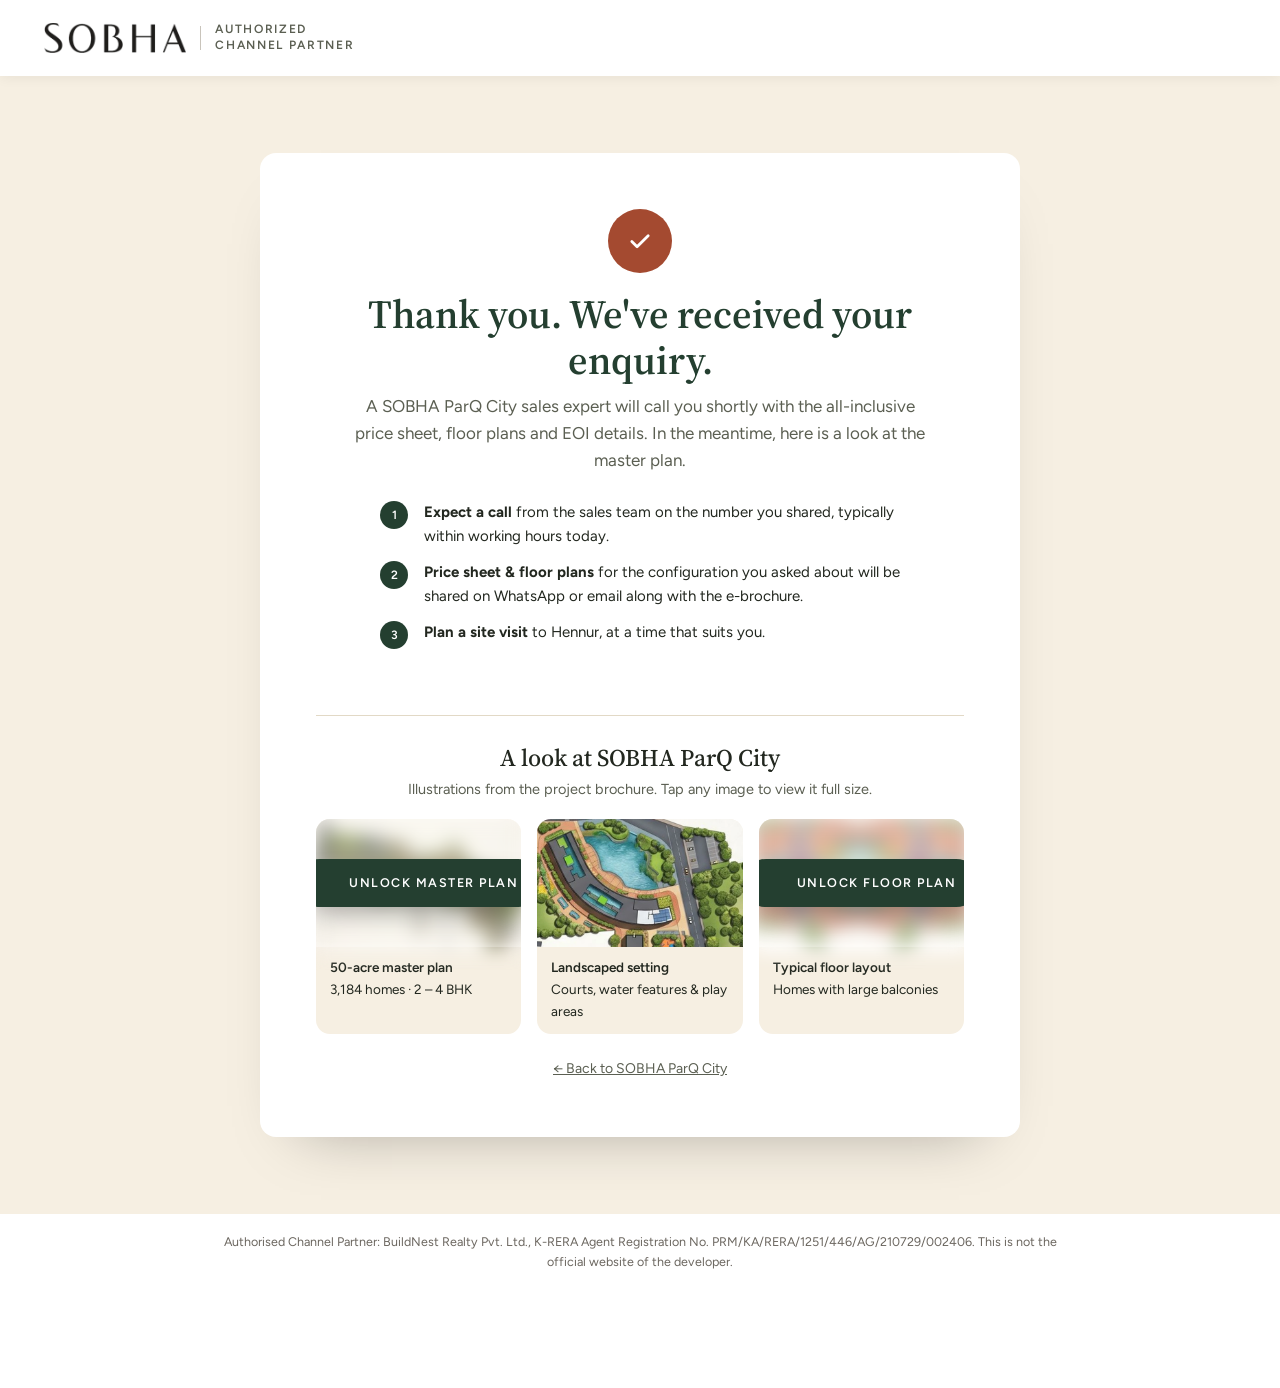
==== commit bbca3076: "Optimise images and first-load weight - Recompress the amenity/gallery photos, master plan and floor" ====
--- a/thank-you.html
+++ b/thank-you.html
@@ -9,7 +9,7 @@
 <link rel="icon" type="image/svg+xml" href="assets/img/icon.svg">
 <link rel="preconnect" href="https://fonts.googleapis.com">
 <link rel="preconnect" href="https://fonts.gstatic.com" crossorigin>
-<link href="https://fonts.googleapis.com/css2?family=Figtree:wght@300;400;500;600;700&family=Source+Serif+4:ital,opsz,wght@0,8..60,400;0,8..60,500;0,8..60,600;1,8..60,400;1,8..60,500&display=swap" rel="stylesheet">
+<link href="https://fonts.googleapis.com/css2?family=Figtree:wght@300;400;500;600;700&family=Source+Serif+4:ital,opsz,wght@0,8..60,400;0,8..60,600;1,8..60,400&display=swap" rel="stylesheet">
 <link rel="stylesheet" href="assets/css/styles.css">
 <script src="assets/js/config.js"></script>
 <script>
@@ -39,7 +39,7 @@
 <header class="site-header" id="top">
   <div class="wrap header-inner">
     <a class="brand brand-lockup" href="index.html" aria-label="Sobha, authorised channel partner, back to the SOBHA ParQ City page">
-      <img class="brand-logo" src="assets/img/sobha-logo.png" width="1356" height="285" alt="Sobha">
+      <img class="brand-logo" src="assets/img/sobha-logo.webp" width="640" height="135" alt="Sobha">
       <span class="brand-sep" aria-hidden="true"></span>
       <span class="brand-cp">Authorized<br>Channel Partner</span>
     </a>
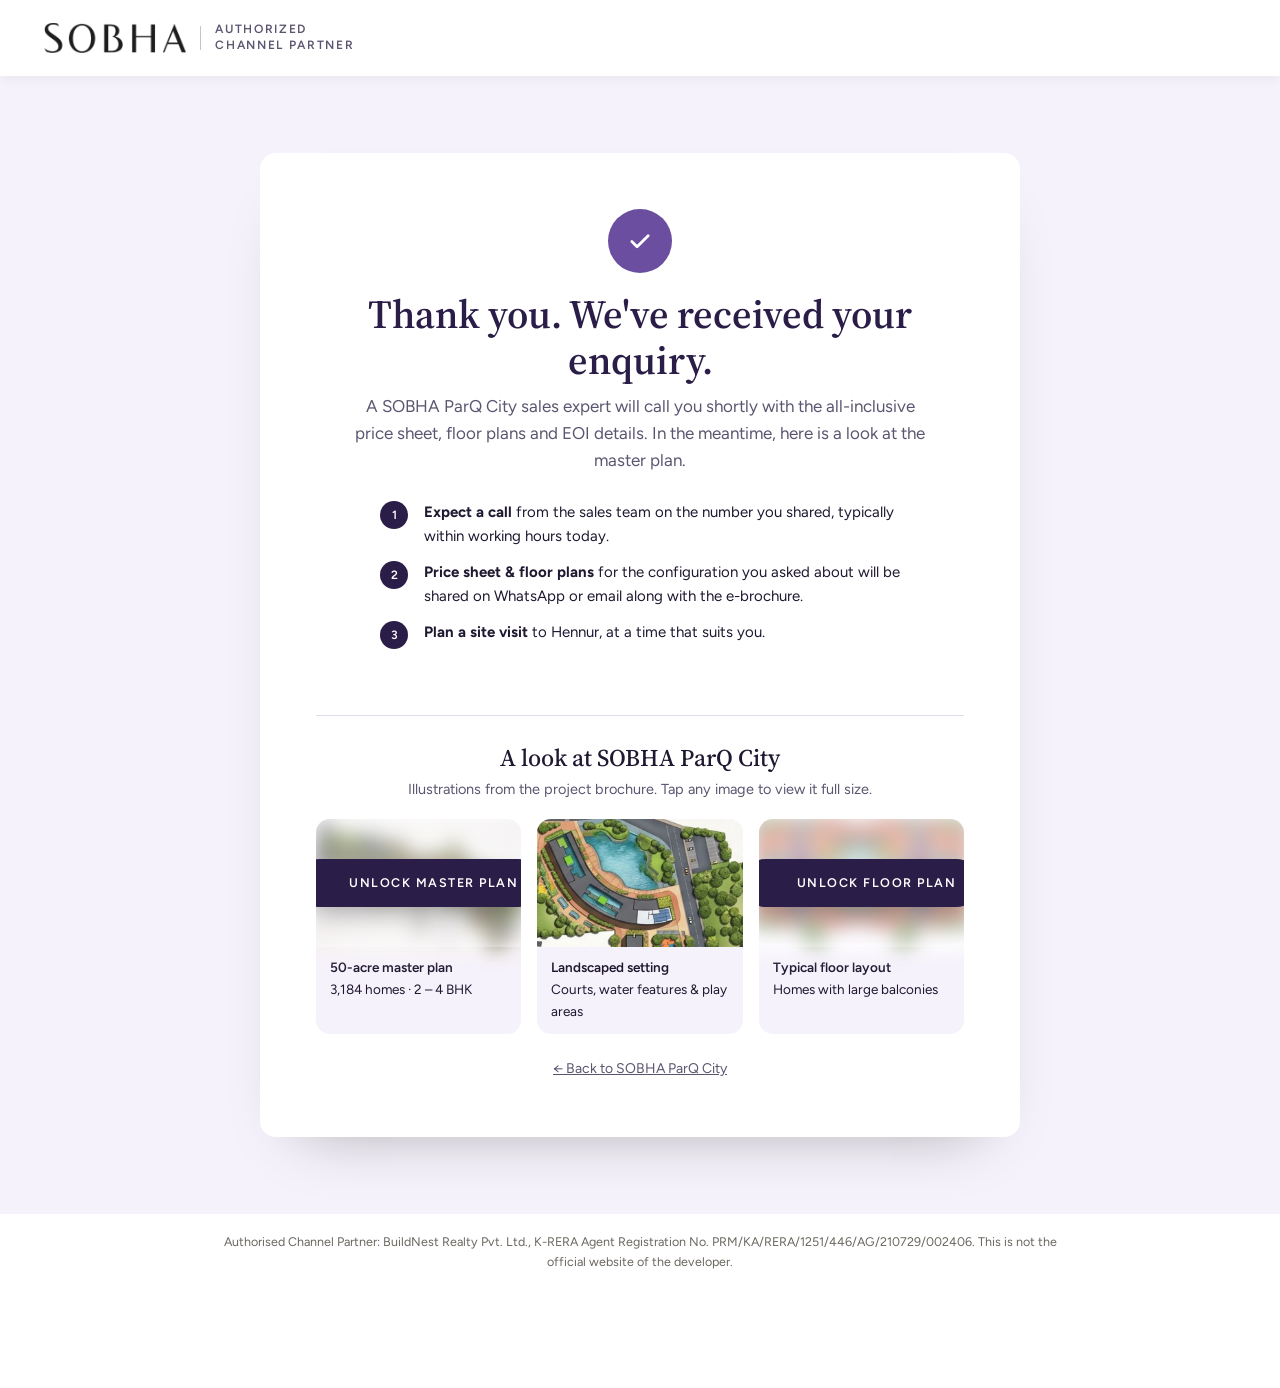
==== commit 3e7f133d: "Add the Tag Manager container GTM-M6ZDBP9H to both pages The supplied snippet is placed immediately " ====
--- a/thank-you.html
+++ b/thank-you.html
@@ -1,12 +1,20 @@
 <!DOCTYPE html>
 <html lang="en-IN">
 <head>
+<script async src="https://www.googletagmanager.com/gtm.js?id=GTM-M6ZDBP9H"></script>
+<script>
+  window.dataLayer = window.dataLayer || [];
+  function gtag(){dataLayer.push(arguments);}
+  gtag('js', new Date());
+</script>
 <meta charset="utf-8">
 <meta name="viewport" content="width=device-width, initial-scale=1, viewport-fit=cover">
 <title>Thank You | SOBHA ParQ City</title>
 <meta name="robots" content="noindex, nofollow">
 <meta name="description" content="Thanks for your enquiry about SOBHA ParQ City, Bengaluru. The sales team will call you shortly with the price sheet and floor plans.">
-<link rel="icon" type="image/svg+xml" href="assets/img/icon.svg">
+<link rel="icon" type="image/png" sizes="32x32" href="assets/img/favicon-32x32.png">
+<link rel="icon" type="image/png" sizes="192x192" href="assets/img/favicon-192x192.png">
+<link rel="apple-touch-icon" sizes="180x180" href="assets/img/apple-touch-icon.png">
 <link rel="preconnect" href="https://fonts.googleapis.com">
 <link rel="preconnect" href="https://fonts.gstatic.com" crossorigin>
 <link href="https://fonts.googleapis.com/css2?family=Figtree:wght@300;400;500;600;700&family=Source+Serif+4:ital,opsz,wght@0,8..60,400;0,8..60,600;1,8..60,400&display=swap" rel="stylesheet">
--- a/assets/css/styles.css
+++ b/assets/css/styles.css
@@ -1047,3 +1047,73 @@
 .close-form .form-title { margin-bottom: 12px; }
 .loc-card a.btn, .loc-card a.btn:hover { background: var(--dark); border: 1px solid var(--dark); color: #fff; }
 .loc-card a.btn:hover { background: #18291f; }
+
+/* ============ Theme · Jacaranda Twilight (matches the launch ad creatives) ============
+   Deep plum #2a1d47 / #1c1333, lilac #9b86c6, rose glow #d98aa6, champagne-gold CTA with plum type,
+   lilac-white bands. Fonts stay Source Serif 4 + Figtree, as on the previous site. */
+:root {
+  --ink: #1f1830;
+  --grey-2: #5c5570;
+  --beige: #6b4ea0;                          /* violet accent, text-safe on light bands */
+  --beige-soft: rgba(107, 78, 160, .26);
+  --beige-faint: rgba(155, 134, 198, .13);
+  --navy: #2a1d47;
+  --dark: #2a1d47;
+  --band: #f6f2fb;
+  --band-2: #efe9f7;
+  --gold: #ecd5a0;                           /* champagne, for type on plum */
+  --terra: #d9b769;                          /* CTA fill (gold) */
+  --pink: #9b86c6;
+  --line: #e3dbef;
+  --cta: linear-gradient(100deg, #f3e2b3 0%, #e2c27a 48%, #c9a253 100%);
+  --cta-ink: #2a1d47;
+}
+.display.center::after { background: linear-gradient(90deg, #c9a253 0 62%, var(--pink) 62% 100%); }
+.btn:hover, .side-tab:hover, .btn-outline:hover, .hdr-visit:hover, .hero-form .btn-submit:hover, .loc-card a.btn:hover { background: #1c1333; border-color: #1c1333; color: #fff; }
+
+/* hero: twilight aerial on the right, plum sky wash over it */
+.hero { background-color: #1c1333; }
+.hero > .hero-slide { object-position: 62% 50%; }
+@media (min-width: 900px) { .hero > .hero-slide { left: auto; right: 0; width: 70%; } }
+.hero-shade { background: linear-gradient(90deg, #1c1333 0%, #1c1333 30%, rgba(28,19,51,.82) 42%, rgba(28,19,51,.3) 66%, rgba(28,19,51,.12) 100%), linear-gradient(0deg, rgba(28,19,51,.6), transparent 40%); }
+@media (max-width: 899px) { .hero-shade { background: linear-gradient(180deg, rgba(28,19,51,.72) 0%, rgba(28,19,51,.84) 42%, rgba(28,19,51,.94) 100%); } }
+.pq-word i { background: linear-gradient(100deg, #f6e8c2 0%, #e6c98a 50%, #c9a253 100%); -webkit-background-clip: text; background-clip: text; -webkit-text-fill-color: transparent; }
+
+/* gold call-to-action with plum type, as on the creatives */
+.hero-eoi, button.hero-eoi,
+.action-bar .ab-enquire,
+.pt-side .btn, .eoi-foot .btn,
+.hero-form .btn-submit, .close-form .btn-submit {
+  background: var(--cta); border-color: #c9a253; color: var(--cta-ink); font-weight: 700;
+  box-shadow: 0 10px 26px -14px rgba(226,194,122,.9);
+}
+button.hero-eoi:hover, .action-bar .ab-enquire:hover,
+.pt-side .btn:hover, .eoi-foot .btn:hover,
+.hero-form .btn-submit:hover, .close-form .btn-submit:hover {
+  background: linear-gradient(100deg, #f8ebc6 0%, #ecd08d 48%, #d6b061 100%); border-color: #c9a253; color: var(--cta-ink);
+}
+.hero-eoi-dot { background: var(--cta-ink); box-shadow: 0 0 0 0 rgba(42,29,71,.55); animation-name: twPulse; }
+@keyframes twPulse { 0% { box-shadow: 0 0 0 0 rgba(42,29,71,.55); } 70% { box-shadow: 0 0 0 9px rgba(42,29,71,0); } 100% { box-shadow: 0 0 0 0 rgba(42,29,71,0); } }
+.js-plan.is-locked:hover .fp-lock { background: #c9a253; color: var(--cta-ink); }
+.js-plan.is-locked::after { background: rgba(246,242,251,.3); }
+.pt-row:hover, .pt-table tbody tr .pt-row:hover { background: rgba(155,134,198,.14); }
+.eoi-sec .hl-grid li { background: linear-gradient(90deg, rgba(236,213,160,.2) 0%, rgba(236,213,160,.06) 55%, rgba(236,213,160,0) 100%); }
+.eoi-steps li { border-color: rgba(236,213,160,.4); }
+.modal-offer-inner { background: linear-gradient(180deg, rgba(28,19,51,.55) 0%, rgba(28,19,51,.84) 38%, rgba(22,14,42,.96) 70%, rgba(22,14,42,.98) 100%); }
+.fp-img, .pl-thumb, .fp-img img, .g-grid img, .am-panel img, .modal-photo, .g-grid button { background: #efe9f7; }
+.mp-fig button, .plan-grid button, .loc-map .js-plan { background: #faf8fd; }
+.intro-price i { color: #d9cdee; }
+.close-sec .modal-perks li { color: #ece6f6; }
+.modal .btn-submit { background: var(--cta); border-color: #c9a253; color: var(--cta-ink); font-weight: 700; }
+.modal .btn-submit:hover { background: linear-gradient(100deg, #f8ebc6 0%, #ecd08d 48%, #d6b061 100%); color: var(--cta-ink); }
+
+/* hero image: one still image, always visible. The old three-slide fade cycle left a single image
+   hidden for two thirds of every 18 seconds, so the hero read as a flat colour. */
+.hero > .hero-slide { animation: none; opacity: 1; }
+/* sky-coloured placeholder while the image downloads */
+.hero { background: linear-gradient(180deg, #2a1d47 0%, #3a2560 38%, #6d3f79 56%, #20182f 64%, #14101f 100%); }
+/* lighter wash so the township stays visible behind the copy */
+.hero-shade { background: linear-gradient(90deg, rgba(28,19,51,.9) 0%, rgba(28,19,51,.78) 28%, rgba(28,19,51,.4) 48%, rgba(28,19,51,.08) 70%, rgba(28,19,51,0) 100%), linear-gradient(0deg, rgba(28,19,51,.45), transparent 35%); }
+@media (max-width: 899px) { .hero-shade { background: linear-gradient(180deg, rgba(28,19,51,.5) 0%, rgba(28,19,51,.62) 45%, rgba(28,19,51,.8) 100%); } }
+/* image spans the full hero so there is no hard edge where it used to start */
+@media (min-width: 900px) { .hero > .hero-slide { left: 0; right: 0; width: 100%; object-position: 50% 55%; } }
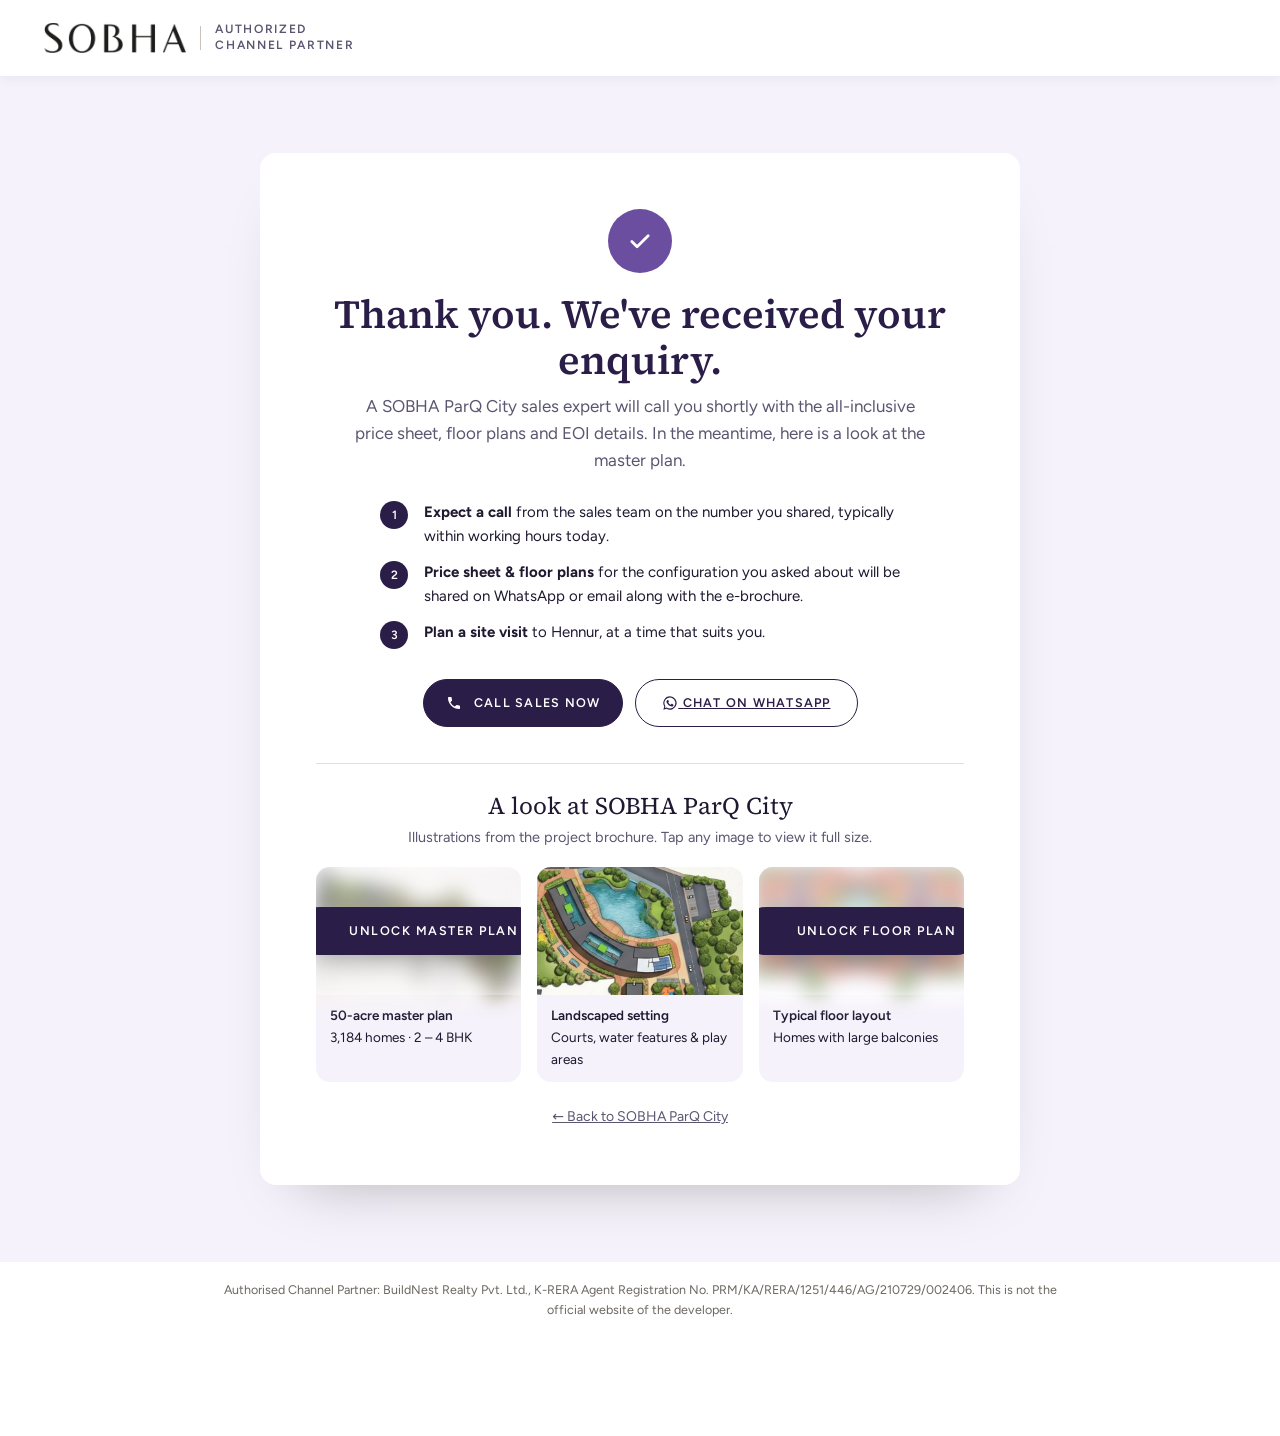
==== commit a6fa3f9b: "Serve fonts from the site instead of Google Fonts Removes the render-blocking Google Fonts styleshee" ====
--- a/thank-you.html
+++ b/thank-you.html
@@ -15,9 +15,19 @@
 <link rel="icon" type="image/png" sizes="32x32" href="assets/img/favicon-32x32.png">
 <link rel="icon" type="image/png" sizes="192x192" href="assets/img/favicon-192x192.png">
 <link rel="apple-touch-icon" sizes="180x180" href="assets/img/apple-touch-icon.png">
-<link rel="preconnect" href="https://fonts.googleapis.com">
-<link rel="preconnect" href="https://fonts.gstatic.com" crossorigin>
-<link href="https://fonts.googleapis.com/css2?family=Figtree:wght@300;400;500;600;700&family=Source+Serif+4:ital,opsz,wght@0,8..60,400;0,8..60,600;1,8..60,400&display=swap" rel="stylesheet">
+<link rel="preload" as="font" type="font/woff2" href="assets/fonts/figtree-latin-wght-normal.woff2" crossorigin>
+<link rel="preload" as="font" type="font/woff2" href="assets/fonts/source-serif-4-latin-400-normal.woff2" crossorigin>
+<style>
+/* Fonts served from this site (no third-party font requests) */
+@font-face{font-family:"Figtree";font-style:normal;font-weight:300 900;font-display:swap;src:url("assets/fonts/figtree-latin-wght-normal.woff2") format("woff2");unicode-range:U+0000-00FF,U+0131,U+0152-0153,U+02BB-02BC,U+02C6,U+02DA,U+02DC,U+0304,U+0308,U+0329,U+2000-206F,U+20AC,U+2122,U+2191,U+2193,U+2212,U+2215,U+FEFF,U+FFFD}
+@font-face{font-family:"Source Serif 4";font-style:normal;font-weight:400;font-display:swap;src:url("assets/fonts/source-serif-4-latin-400-normal.woff2") format("woff2");unicode-range:U+0000-00FF,U+0131,U+0152-0153,U+02BB-02BC,U+02C6,U+02DA,U+02DC,U+0304,U+0308,U+0329,U+2000-206F,U+20AC,U+2122,U+2191,U+2193,U+2212,U+2215,U+FEFF,U+FFFD}
+@font-face{font-family:"Source Serif 4";font-style:normal;font-weight:600;font-display:swap;src:url("assets/fonts/source-serif-4-latin-600-normal.woff2") format("woff2");unicode-range:U+0000-00FF,U+0131,U+0152-0153,U+02BB-02BC,U+02C6,U+02DA,U+02DC,U+0304,U+0308,U+0329,U+2000-206F,U+20AC,U+2122,U+2191,U+2193,U+2212,U+2215,U+FEFF,U+FFFD}
+@font-face{font-family:"Source Serif 4";font-style:italic;font-weight:400;font-display:swap;src:url("assets/fonts/source-serif-4-latin-400-italic.woff2") format("woff2");unicode-range:U+0000-00FF,U+0131,U+0152-0153,U+02BB-02BC,U+02C6,U+02DA,U+02DC,U+0304,U+0308,U+0329,U+2000-206F,U+20AC,U+2122,U+2191,U+2193,U+2212,U+2215,U+FEFF,U+FFFD}
+@font-face{font-family:"Figtree";font-style:normal;font-weight:300 900;font-display:swap;src:url("assets/fonts/figtree-latin-ext-wght-normal.woff2") format("woff2");unicode-range:U+0100-02BA,U+02BD-02C5,U+02C7-02CC,U+02CE-02D7,U+02DD-02FF,U+0304,U+0308,U+0329,U+1D00-1DBF,U+1E00-1E9F,U+1EF2-1EFF,U+2020,U+20A0-20AB,U+20AD-20C0,U+2113,U+2C60-2C7F,U+A720-A7FF}
+@font-face{font-family:"Source Serif 4";font-style:normal;font-weight:400;font-display:swap;src:url("assets/fonts/source-serif-4-latin-ext-400-normal.woff2") format("woff2");unicode-range:U+0100-02BA,U+02BD-02C5,U+02C7-02CC,U+02CE-02D7,U+02DD-02FF,U+0304,U+0308,U+0329,U+1D00-1DBF,U+1E00-1E9F,U+1EF2-1EFF,U+2020,U+20A0-20AB,U+20AD-20C0,U+2113,U+2C60-2C7F,U+A720-A7FF}
+@font-face{font-family:"Source Serif 4";font-style:normal;font-weight:600;font-display:swap;src:url("assets/fonts/source-serif-4-latin-ext-600-normal.woff2") format("woff2");unicode-range:U+0100-02BA,U+02BD-02C5,U+02C7-02CC,U+02CE-02D7,U+02DD-02FF,U+0304,U+0308,U+0329,U+1D00-1DBF,U+1E00-1E9F,U+1EF2-1EFF,U+2020,U+20A0-20AB,U+20AD-20C0,U+2113,U+2C60-2C7F,U+A720-A7FF}
+@font-face{font-family:"Source Serif 4";font-style:italic;font-weight:400;font-display:swap;src:url("assets/fonts/source-serif-4-latin-ext-400-italic.woff2") format("woff2");unicode-range:U+0100-02BA,U+02BD-02C5,U+02C7-02CC,U+02CE-02D7,U+02DD-02FF,U+0304,U+0308,U+0329,U+1D00-1DBF,U+1E00-1E9F,U+1EF2-1EFF,U+2020,U+20A0-20AB,U+20AD-20C0,U+2113,U+2C60-2C7F,U+A720-A7FF}
+</style>
 <link rel="stylesheet" href="assets/css/styles.css">
 <script src="assets/js/config.js"></script>
 <script>
--- a/assets/css/styles.css
+++ b/assets/css/styles.css
@@ -1117,3 +1117,7 @@
 @media (max-width: 899px) { .hero-shade { background: linear-gradient(180deg, rgba(28,19,51,.5) 0%, rgba(28,19,51,.62) 45%, rgba(28,19,51,.8) 100%); } }
 /* image spans the full hero so there is no hard edge where it used to start */
 @media (min-width: 900px) { .hero > .hero-slide { left: 0; right: 0; width: 100%; object-position: 50% 55%; } }
+
+/* Fewer CTAs: on desktop the sticky bar stays hidden while the hero (form, phone, EOI button) is on screen */
+.action-bar { transition: opacity .25s ease, transform .35s ease; }
+@media (min-width: 900px) { .action-bar.over-hero { opacity: 0; pointer-events: none; visibility: hidden; } }
